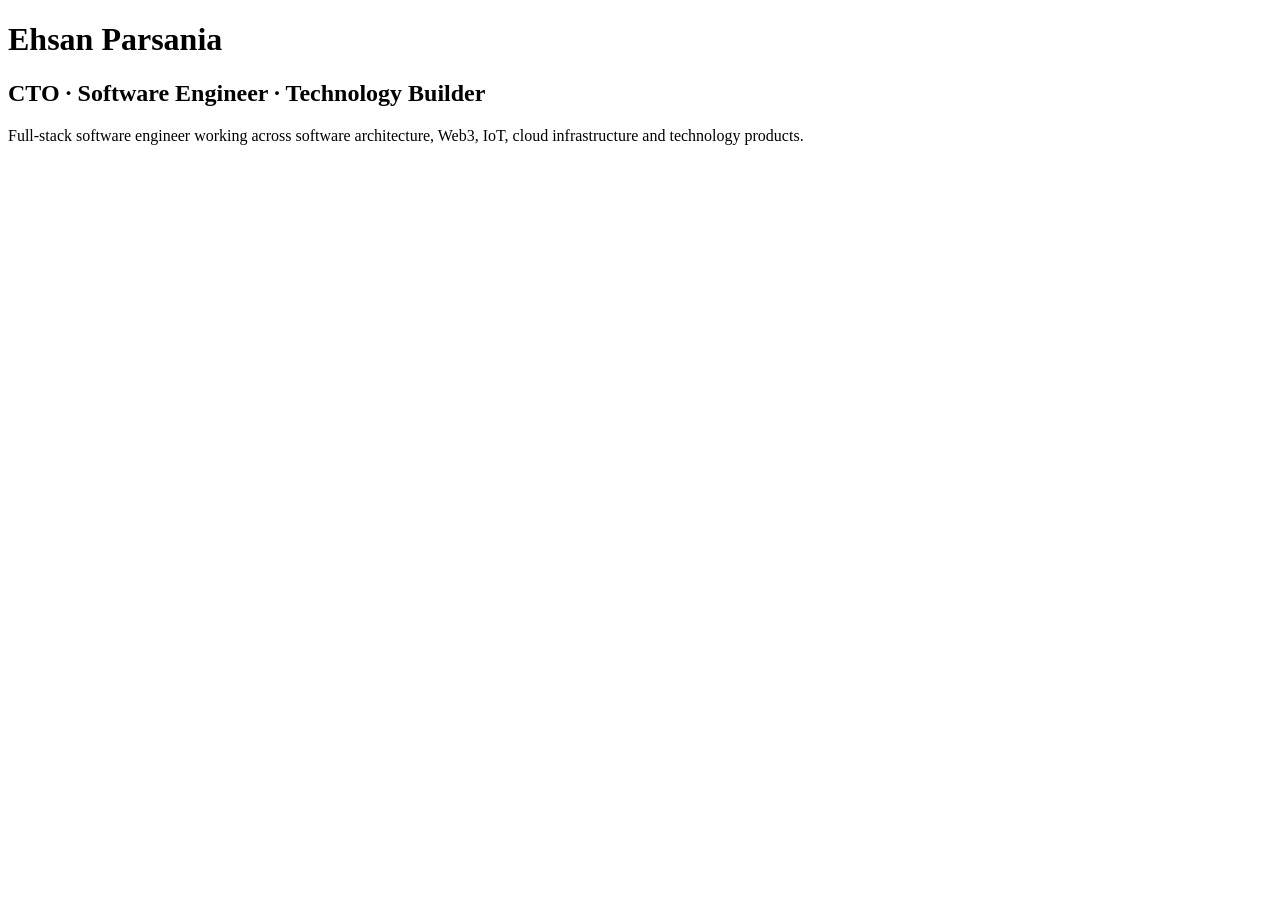
==== index.html @ 6de795d3 "Create index.html" ====
<!DOCTYPE html>
<html lang="en">
<head>
    <meta charset="UTF-8">
    <meta name="viewport" content="width=device-width, initial-scale=1.0">

    <title>Ehsan Parsania — Software Engineer & CTO</title>

    <meta
        name="description"
        content="Ehsan Parsania — CTO, software engineer, full-stack developer, Web3 and IoT engineer."
    >
</head>

<body>
    <h1>Ehsan Parsania</h1>

    <h2>CTO · Software Engineer · Technology Builder</h2>

    <p>
        Full-stack software engineer working across software architecture,
        Web3, IoT, cloud infrastructure and technology products.
    </p>
</body>
</html>
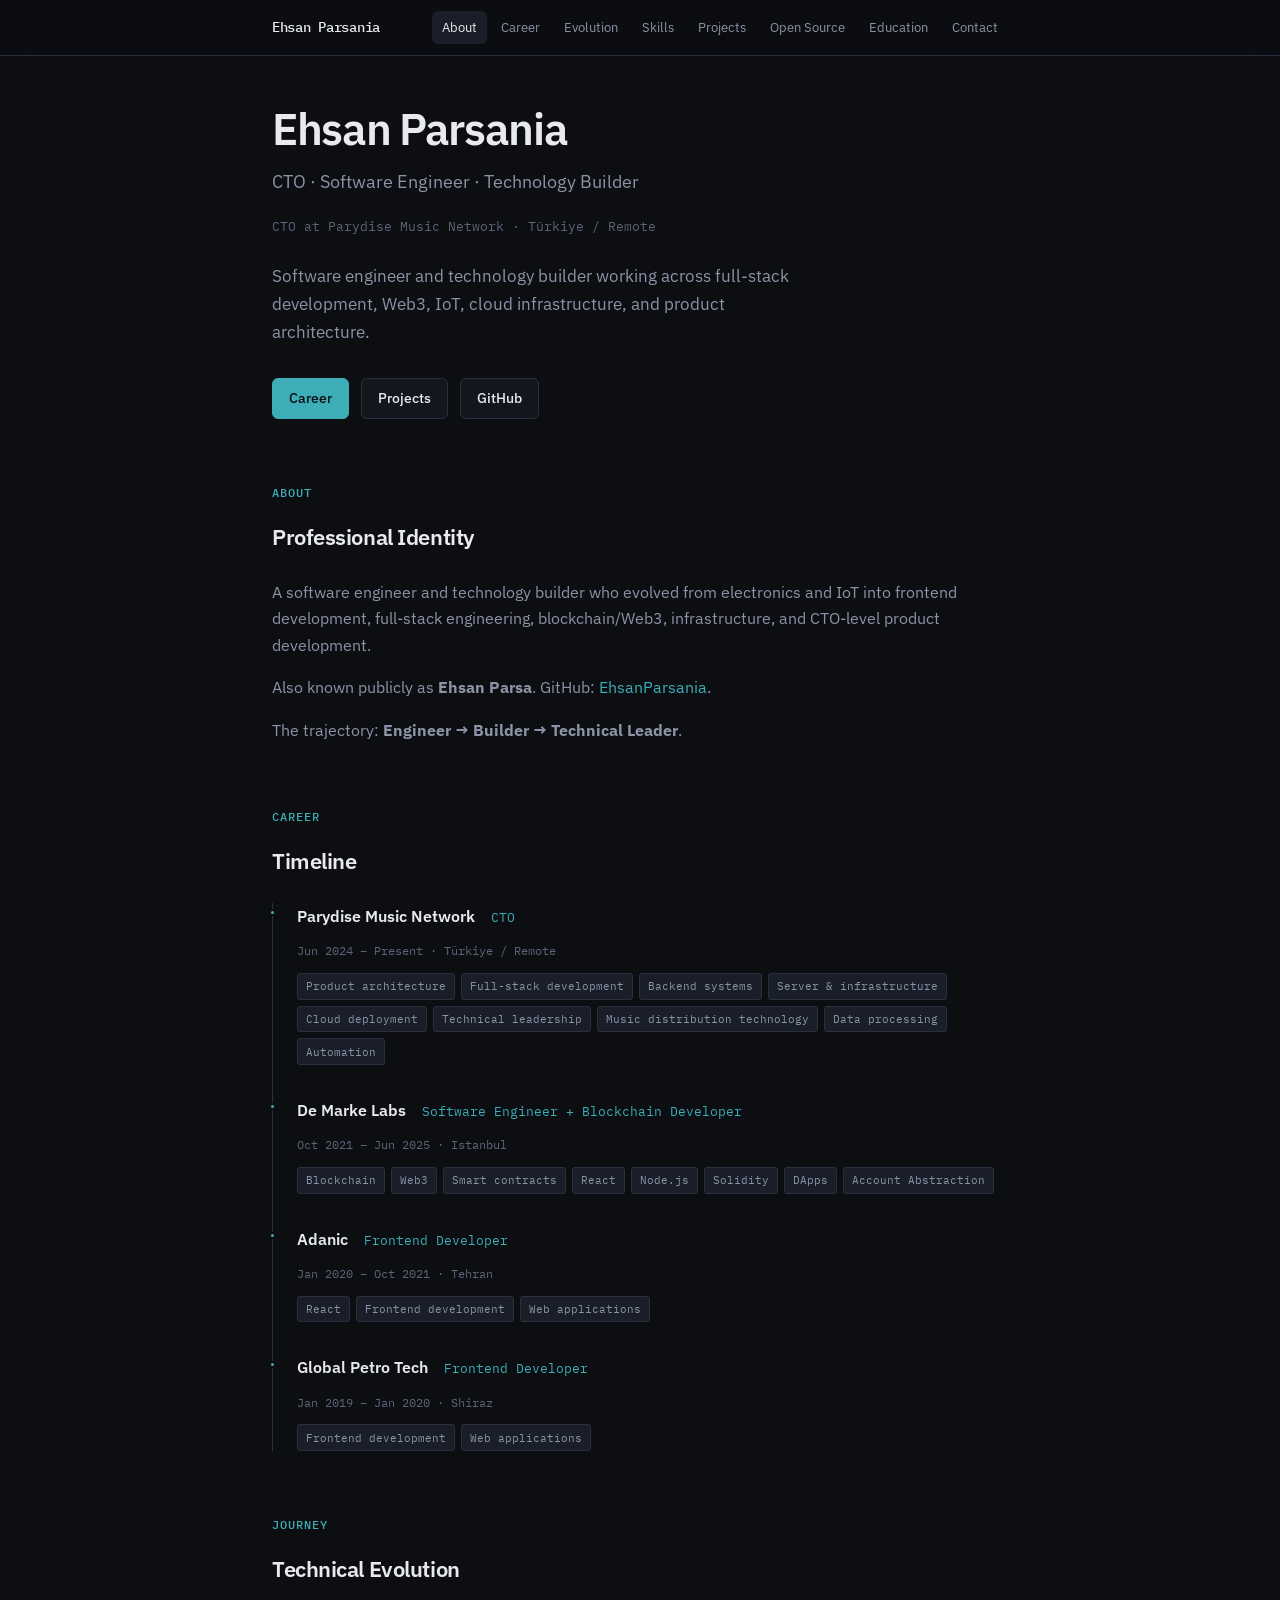
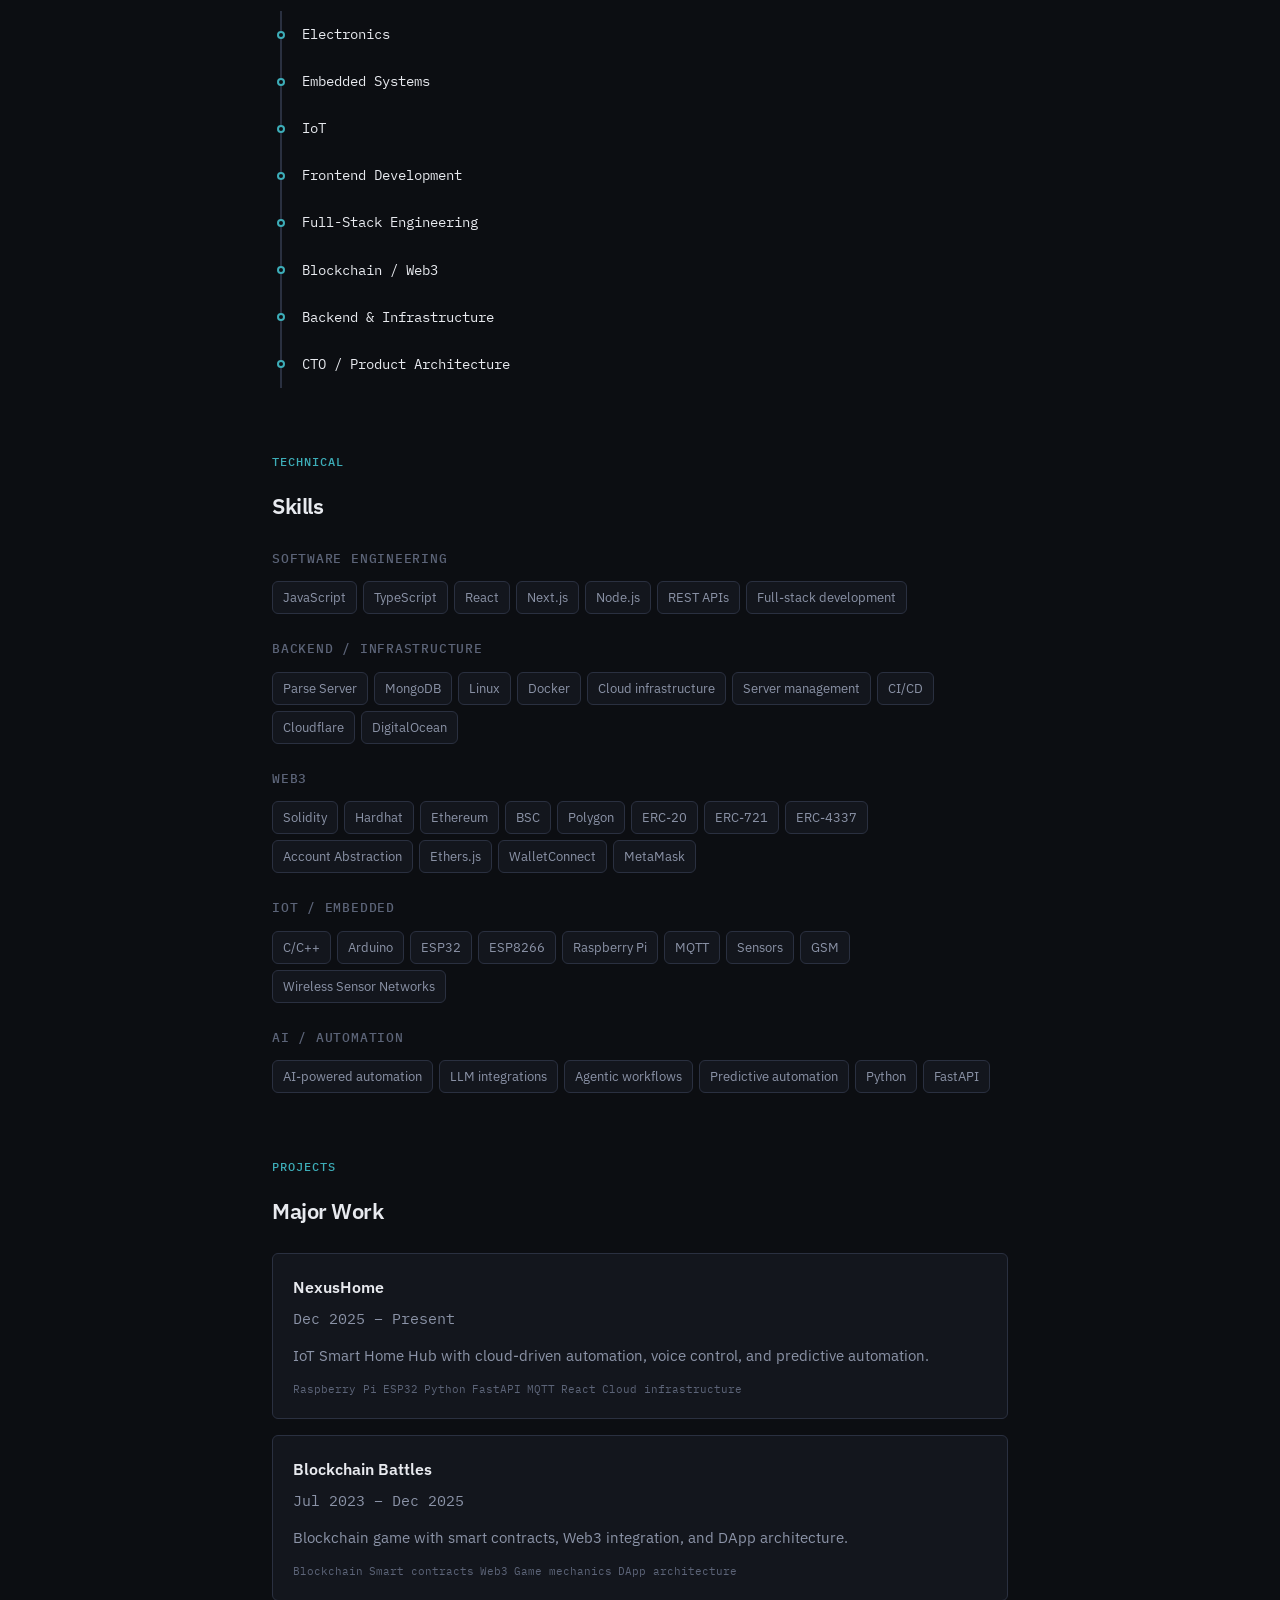
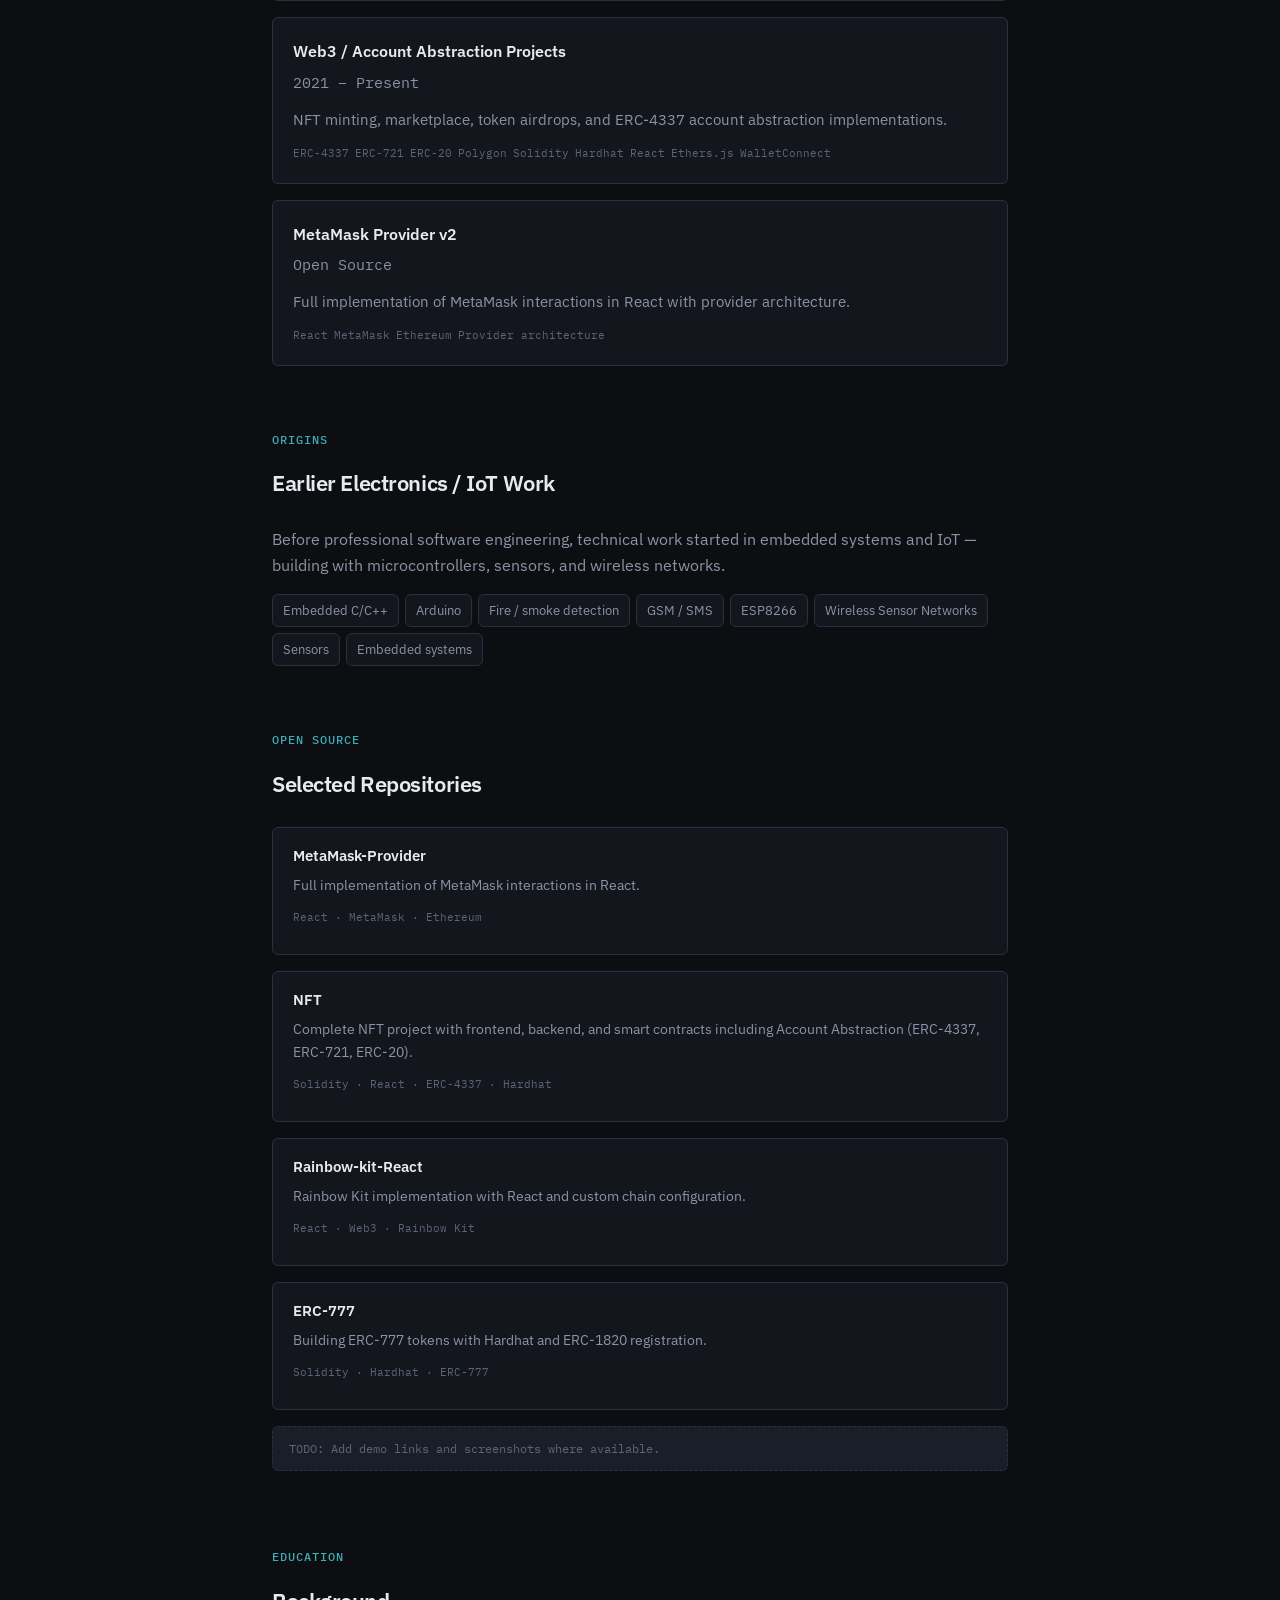
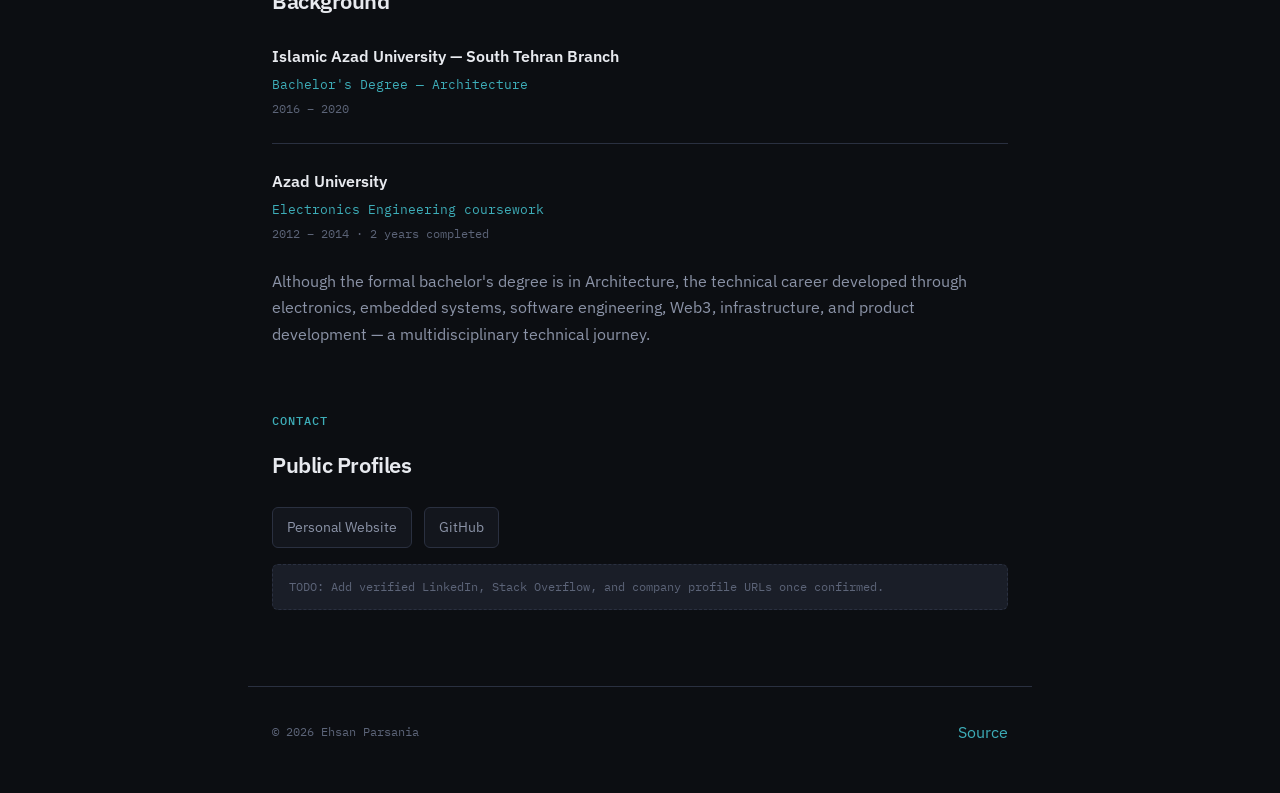
==== commit 6a934c29: "update information" ====
--- a/index.html
+++ b/index.html
@@ -4,22 +4,439 @@
     <meta charset="UTF-8">
     <meta name="viewport" content="width=device-width, initial-scale=1.0">
 
-    <title>Ehsan Parsania — Software Engineer & CTO</title>
-
-    <meta
-        name="description"
-        content="Ehsan Parsania — CTO, software engineer, full-stack developer, Web3 and IoT engineer."
-    >
+    <title>Ehsan Parsania — CTO · Software Engineer · Technology Builder</title>
+    <meta name="description" content="Ehsan Parsania (Ehsan Parsa) — CTO at Parydise Music Network. Software engineer and technology builder across full-stack development, Web3, IoT, cloud infrastructure, and product architecture.">
+    <meta name="author" content="Ehsan Parsania">
+    <link rel="canonical" href="https://ehsanparsania.github.io/">
+
+    <meta property="og:type" content="profile">
+    <meta property="og:url" content="https://ehsanparsania.github.io/">
+    <meta property="og:title" content="Ehsan Parsania — CTO · Software Engineer · Technology Builder">
+    <meta property="og:description" content="Software engineer and technology builder working across full-stack development, Web3, IoT, cloud infrastructure, and product architecture.">
+    <meta property="og:site_name" content="Ehsan Parsania">
+    <meta property="profile:first_name" content="Ehsan">
+    <meta property="profile:last_name" content="Parsania">
+
+    <meta name="twitter:card" content="summary">
+    <meta name="twitter:title" content="Ehsan Parsania — CTO · Software Engineer · Technology Builder">
+    <meta name="twitter:description" content="Software engineer and technology builder working across full-stack development, Web3, IoT, cloud infrastructure, and product architecture.">
+
+    <link rel="icon" href="/assets/favicon.svg" type="image/svg+xml">
+    <link rel="preconnect" href="https://fonts.googleapis.com">
+    <link rel="preconnect" href="https://fonts.gstatic.com" crossorigin>
+    <link href="https://fonts.googleapis.com/css2?family=IBM+Plex+Mono:wght@400;500&family=IBM+Plex+Sans:wght@400;500;600&display=swap" rel="stylesheet">
+    <link rel="stylesheet" href="/css/main.css">
+
+    <script type="application/ld+json">
+    {
+        "@context": "https://schema.org",
+        "@graph": [
+            {
+                "@type": "Person",
+                "@id": "https://ehsanparsania.github.io/#person",
+                "name": "Ehsan Parsania",
+                "alternateName": "Ehsan Parsa",
+                "jobTitle": "CTO",
+                "description": "Software engineer and technology builder working across full-stack development, Web3, IoT, cloud infrastructure, and product architecture.",
+                "url": "https://ehsanparsania.github.io/",
+                "worksFor": {
+                    "@type": "Organization",
+                    "name": "Parydise Music Network"
+                },
+                "knowsAbout": [
+                    "JavaScript",
+                    "TypeScript",
+                    "React",
+                    "Next.js",
+                    "Node.js",
+                    "Solidity",
+                    "Web3",
+                    "IoT",
+                    "Cloud Infrastructure",
+                    "Full-Stack Development",
+                    "Product Architecture"
+                ],
+                "sameAs": [
+                    "https://github.com/EhsanParsania"
+                ]
+            },
+            {
+                "@type": "ProfilePage",
+                "@id": "https://ehsanparsania.github.io/#profilepage",
+                "url": "https://ehsanparsania.github.io/",
+                "name": "Ehsan Parsania — Professional Profile",
+                "description": "Professional profile of Ehsan Parsania — CTO, software engineer, and technology builder.",
+                "mainEntity": {
+                    "@id": "https://ehsanparsania.github.io/#person"
+                }
+            }
+        ]
+    }
+    </script>
 </head>
-
 <body>
-    <h1>Ehsan Parsania</h1>
-
-    <h2>CTO · Software Engineer · Technology Builder</h2>
-
-    <p>
-        Full-stack software engineer working across software architecture,
-        Web3, IoT, cloud infrastructure and technology products.
-    </p>
+    <a href="#main" class="skip-link">Skip to content</a>
+
+    <header class="site-header">
+        <div class="header-inner">
+            <a href="/" class="logo">Ehsan Parsania</a>
+            <button class="nav-toggle" aria-expanded="false" aria-controls="site-nav" aria-label="Toggle navigation">Menu</button>
+            <nav class="site-nav" id="site-nav" aria-label="Primary">
+                <ul>
+                    <li><a href="#about">About</a></li>
+                    <li><a href="#career">Career</a></li>
+                    <li><a href="#evolution">Evolution</a></li>
+                    <li><a href="#technical">Skills</a></li>
+                    <li><a href="#projects">Projects</a></li>
+                    <li><a href="#open-source">Open Source</a></li>
+                    <li><a href="#education">Education</a></li>
+                    <li><a href="#contact">Contact</a></li>
+                </ul>
+            </nav>
+        </div>
+    </header>
+
+    <main id="main">
+        <section class="hero" id="hero" aria-labelledby="hero-title">
+            <h1 id="hero-title">Ehsan Parsania</h1>
+            <p class="hero-tagline">CTO · Software Engineer · Technology Builder</p>
+            <p class="hero-role">CTO at Parydise Music Network · Türkiye / Remote</p>
+            <p class="hero-intro">
+                Software engineer and technology builder working across full-stack development,
+                Web3, IoT, cloud infrastructure, and product architecture.
+            </p>
+            <div class="hero-links">
+                <a href="#career" class="btn btn-primary">Career</a>
+                <a href="#projects" class="btn">Projects</a>
+                <a href="https://github.com/EhsanParsania" class="btn" rel="me noopener noreferrer" target="_blank">GitHub</a>
+            </div>
+        </section>
+
+        <section id="about" aria-labelledby="about-title">
+            <p class="section-label">About</p>
+            <h2 class="section-title" id="about-title">Professional Identity</h2>
+            <div class="prose">
+                <p>
+                    A software engineer and technology builder who evolved from electronics and IoT
+                    into frontend development, full-stack engineering, blockchain/Web3, infrastructure,
+                    and CTO-level product development.
+                </p>
+                <p>
+                    Also known publicly as <strong>Ehsan Parsa</strong>. GitHub:
+                    <a href="https://github.com/EhsanParsania" rel="me noopener noreferrer" target="_blank">EhsanParsania</a>.
+                </p>
+                <p>
+                    The trajectory: <strong>Engineer → Builder → Technical Leader</strong>.
+                </p>
+            </div>
+        </section>
+
+        <section id="career" aria-labelledby="career-title">
+            <p class="section-label">Career</p>
+            <h2 class="section-title" id="career-title">Timeline</h2>
+            <ol class="timeline">
+                <li class="timeline-item">
+                    <div class="timeline-header">
+                        <span class="timeline-company">Parydise Music Network</span>
+                        <span class="timeline-role">CTO</span>
+                    </div>
+                    <p class="timeline-meta">Jun 2024 – Present · Türkiye / Remote</p>
+                    <ul class="timeline-tags">
+                        <li>Product architecture</li>
+                        <li>Full-stack development</li>
+                        <li>Backend systems</li>
+                        <li>Server &amp; infrastructure</li>
+                        <li>Cloud deployment</li>
+                        <li>Technical leadership</li>
+                        <li>Music distribution technology</li>
+                        <li>Data processing</li>
+                        <li>Automation</li>
+                    </ul>
+                </li>
+                <li class="timeline-item">
+                    <div class="timeline-header">
+                        <span class="timeline-company">De Marke Labs</span>
+                        <span class="timeline-role">Software Engineer + Blockchain Developer</span>
+                    </div>
+                    <p class="timeline-meta">Oct 2021 – Jun 2025 · Istanbul</p>
+                    <ul class="timeline-tags">
+                        <li>Blockchain</li>
+                        <li>Web3</li>
+                        <li>Smart contracts</li>
+                        <li>React</li>
+                        <li>Node.js</li>
+                        <li>Solidity</li>
+                        <li>DApps</li>
+                        <li>Account Abstraction</li>
+                    </ul>
+                </li>
+                <li class="timeline-item">
+                    <div class="timeline-header">
+                        <span class="timeline-company">Adanic</span>
+                        <span class="timeline-role">Frontend Developer</span>
+                    </div>
+                    <p class="timeline-meta">Jan 2020 – Oct 2021 · Tehran</p>
+                    <ul class="timeline-tags">
+                        <li>React</li>
+                        <li>Frontend development</li>
+                        <li>Web applications</li>
+                    </ul>
+                </li>
+                <li class="timeline-item">
+                    <div class="timeline-header">
+                        <span class="timeline-company">Global Petro Tech</span>
+                        <span class="timeline-role">Frontend Developer</span>
+                    </div>
+                    <p class="timeline-meta">Jan 2019 – Jan 2020 · Shiraz</p>
+                    <ul class="timeline-tags">
+                        <li>Frontend development</li>
+                        <li>Web applications</li>
+                    </ul>
+                </li>
+            </ol>
+        </section>
+
+        <section id="evolution" aria-labelledby="evolution-title">
+            <p class="section-label">Journey</p>
+            <h2 class="section-title" id="evolution-title">Technical Evolution</h2>
+            <ol class="evolution">
+                <li class="evolution-step"><span>Electronics</span></li>
+                <li class="evolution-step"><span>Embedded Systems</span></li>
+                <li class="evolution-step"><span>IoT</span></li>
+                <li class="evolution-step"><span>Frontend Development</span></li>
+                <li class="evolution-step"><span>Full-Stack Engineering</span></li>
+                <li class="evolution-step"><span>Blockchain / Web3</span></li>
+                <li class="evolution-step"><span>Backend &amp; Infrastructure</span></li>
+                <li class="evolution-step"><span>CTO / Product Architecture</span></li>
+            </ol>
+        </section>
+
+        <section id="technical" aria-labelledby="technical-title">
+            <p class="section-label">Technical</p>
+            <h2 class="section-title" id="technical-title">Skills</h2>
+            <div class="skill-groups">
+                <div class="skill-group">
+                    <h3>Software Engineering</h3>
+                    <ul class="skill-tags">
+                        <li>JavaScript</li>
+                        <li>TypeScript</li>
+                        <li>React</li>
+                        <li>Next.js</li>
+                        <li>Node.js</li>
+                        <li>REST APIs</li>
+                        <li>Full-stack development</li>
+                    </ul>
+                </div>
+                <div class="skill-group">
+                    <h3>Backend / Infrastructure</h3>
+                    <ul class="skill-tags">
+                        <li>Parse Server</li>
+                        <li>MongoDB</li>
+                        <li>Linux</li>
+                        <li>Docker</li>
+                        <li>Cloud infrastructure</li>
+                        <li>Server management</li>
+                        <li>CI/CD</li>
+                        <li>Cloudflare</li>
+                        <li>DigitalOcean</li>
+                    </ul>
+                </div>
+                <div class="skill-group">
+                    <h3>Web3</h3>
+                    <ul class="skill-tags">
+                        <li>Solidity</li>
+                        <li>Hardhat</li>
+                        <li>Ethereum</li>
+                        <li>BSC</li>
+                        <li>Polygon</li>
+                        <li>ERC-20</li>
+                        <li>ERC-721</li>
+                        <li>ERC-4337</li>
+                        <li>Account Abstraction</li>
+                        <li>Ethers.js</li>
+                        <li>WalletConnect</li>
+                        <li>MetaMask</li>
+                    </ul>
+                </div>
+                <div class="skill-group">
+                    <h3>IoT / Embedded</h3>
+                    <ul class="skill-tags">
+                        <li>C/C++</li>
+                        <li>Arduino</li>
+                        <li>ESP32</li>
+                        <li>ESP8266</li>
+                        <li>Raspberry Pi</li>
+                        <li>MQTT</li>
+                        <li>Sensors</li>
+                        <li>GSM</li>
+                        <li>Wireless Sensor Networks</li>
+                    </ul>
+                </div>
+                <div class="skill-group">
+                    <h3>AI / Automation</h3>
+                    <ul class="skill-tags">
+                        <li>AI-powered automation</li>
+                        <li>LLM integrations</li>
+                        <li>Agentic workflows</li>
+                        <li>Predictive automation</li>
+                        <li>Python</li>
+                        <li>FastAPI</li>
+                    </ul>
+                </div>
+            </div>
+        </section>
+
+        <section id="projects" aria-labelledby="projects-title">
+            <p class="section-label">Projects</p>
+            <h2 class="section-title" id="projects-title">Major Work</h2>
+            <div class="project-grid">
+                <article class="project-card">
+                    <h3><a href="/projects/nexushome.html">NexusHome</a></h3>
+                    <p class="project-period">Dec 2025 – Present</p>
+                    <p>IoT Smart Home Hub with cloud-driven automation, voice control, and predictive automation.</p>
+                    <ul class="project-tech">
+                        <li>Raspberry Pi</li>
+                        <li>ESP32</li>
+                        <li>Python</li>
+                        <li>FastAPI</li>
+                        <li>MQTT</li>
+                        <li>React</li>
+                        <li>Cloud infrastructure</li>
+                    </ul>
+                </article>
+                <article class="project-card">
+                    <h3>Blockchain Battles</h3>
+                    <p class="project-period">Jul 2023 – Dec 2025</p>
+                    <p>Blockchain game with smart contracts, Web3 integration, and DApp architecture.</p>
+                    <ul class="project-tech">
+                        <li>Blockchain</li>
+                        <li>Smart contracts</li>
+                        <li>Web3</li>
+                        <li>Game mechanics</li>
+                        <li>DApp architecture</li>
+                    </ul>
+                </article>
+                <article class="project-card">
+                    <h3>Web3 / Account Abstraction Projects</h3>
+                    <p class="project-period">2021 – Present</p>
+                    <p>NFT minting, marketplace, token airdrops, and ERC-4337 account abstraction implementations.</p>
+                    <ul class="project-tech">
+                        <li>ERC-4337</li>
+                        <li>ERC-721</li>
+                        <li>ERC-20</li>
+                        <li>Polygon</li>
+                        <li>Solidity</li>
+                        <li>Hardhat</li>
+                        <li>React</li>
+                        <li>Ethers.js</li>
+                        <li>WalletConnect</li>
+                    </ul>
+                </article>
+                <article class="project-card">
+                    <h3><a href="https://github.com/EhsanParsania/MetaMask-Provider" rel="noopener noreferrer" target="_blank">MetaMask Provider v2</a></h3>
+                    <p class="project-period">Open Source</p>
+                    <p>Full implementation of MetaMask interactions in React with provider architecture.</p>
+                    <ul class="project-tech">
+                        <li>React</li>
+                        <li>MetaMask</li>
+                        <li>Ethereum</li>
+                        <li>Provider architecture</li>
+                    </ul>
+                </article>
+            </div>
+        </section>
+
+        <section id="iot" aria-labelledby="iot-title">
+            <p class="section-label">Origins</p>
+            <h2 class="section-title" id="iot-title">Earlier Electronics / IoT Work</h2>
+            <div class="prose">
+                <p>
+                    Before professional software engineering, technical work started in embedded systems
+                    and IoT — building with microcontrollers, sensors, and wireless networks.
+                </p>
+            </div>
+            <ul class="skill-tags" style="margin-top: 1rem;">
+                <li>Embedded C/C++</li>
+                <li>Arduino</li>
+                <li>Fire / smoke detection</li>
+                <li>GSM / SMS</li>
+                <li>ESP8266</li>
+                <li>Wireless Sensor Networks</li>
+                <li>Sensors</li>
+                <li>Embedded systems</li>
+            </ul>
+        </section>
+
+        <section id="open-source" aria-labelledby="opensource-title">
+            <p class="section-label">Open Source</p>
+            <h2 class="section-title" id="opensource-title">Selected Repositories</h2>
+            <ul class="repo-list">
+                <li class="repo-item">
+                    <h3><a href="https://github.com/EhsanParsania/MetaMask-Provider" rel="noopener noreferrer" target="_blank">MetaMask-Provider</a></h3>
+                    <p class="repo-desc">Full implementation of MetaMask interactions in React.</p>
+                    <p class="repo-meta">React · MetaMask · Ethereum</p>
+                </li>
+                <li class="repo-item">
+                    <h3><a href="https://github.com/EhsanParsania/NFT" rel="noopener noreferrer" target="_blank">NFT</a></h3>
+                    <p class="repo-desc">Complete NFT project with frontend, backend, and smart contracts including Account Abstraction (ERC-4337, ERC-721, ERC-20).</p>
+                    <p class="repo-meta">Solidity · React · ERC-4337 · Hardhat</p>
+                </li>
+                <li class="repo-item">
+                    <h3><a href="https://github.com/EhsanParsania/Rainbow-kit-React" rel="noopener noreferrer" target="_blank">Rainbow-kit-React</a></h3>
+                    <p class="repo-desc">Rainbow Kit implementation with React and custom chain configuration.</p>
+                    <p class="repo-meta">React · Web3 · Rainbow Kit</p>
+                </li>
+                <li class="repo-item">
+                    <h3><a href="https://github.com/EhsanParsania/ERC-777" rel="noopener noreferrer" target="_blank">ERC-777</a></h3>
+                    <p class="repo-desc">Building ERC-777 tokens with Hardhat and ERC-1820 registration.</p>
+                    <p class="repo-meta">Solidity · Hardhat · ERC-777</p>
+                </li>
+            </ul>
+            <p class="todo-note">TODO: Add demo links and screenshots where available.</p>
+        </section>
+
+        <section id="education" aria-labelledby="education-title">
+            <p class="section-label">Education</p>
+            <h2 class="section-title" id="education-title">Background</h2>
+            <ul class="education-list">
+                <li class="education-item">
+                    <h3>Islamic Azad University — South Tehran Branch</h3>
+                    <p class="education-degree">Bachelor's Degree — Architecture</p>
+                    <p class="education-period">2016 – 2020</p>
+                </li>
+                <li class="education-item">
+                    <h3>Azad University</h3>
+                    <p class="education-degree">Electronics Engineering coursework</p>
+                    <p class="education-period">2012 – 2014 · 2 years completed</p>
+                </li>
+            </ul>
+            <div class="prose" style="margin-top: 1.5rem;">
+                <p>
+                    Although the formal bachelor's degree is in Architecture, the technical career developed
+                    through electronics, embedded systems, software engineering, Web3, infrastructure,
+                    and product development — a multidisciplinary technical journey.
+                </p>
+            </div>
+        </section>
+
+        <section id="contact" aria-labelledby="contact-title">
+            <p class="section-label">Contact</p>
+            <h2 class="section-title" id="contact-title">Public Profiles</h2>
+            <ul class="profile-links">
+                <li><a href="https://ehsanparsania.github.io/" rel="me">Personal Website</a></li>
+                <li><a href="https://github.com/EhsanParsania" rel="me noopener noreferrer" target="_blank">GitHub</a></li>
+            </ul>
+            <p class="todo-note">TODO: Add verified LinkedIn, Stack Overflow, and company profile URLs once confirmed.</p>
+        </section>
+    </main>
+
+    <footer class="site-footer">
+        <div class="footer-inner">
+            <p class="footer-copy">&copy; 2026 Ehsan Parsania</p>
+            <a href="https://github.com/EhsanParsania/EhsanParsania.github.io" rel="noopener noreferrer" target="_blank">Source</a>
+        </div>
+    </footer>
+
+    <script src="/js/main.js" defer></script>
 </body>
-</html>+</html>
--- a/css/main.css
+++ b/css/main.css
@@ -0,0 +1,710 @@
+:root {
+    --bg: #0c0e12;
+    --bg-elevated: #13161d;
+    --bg-subtle: #1a1e28;
+    --border: #2a3040;
+    --text: #e8eaef;
+    --text-muted: #8b93a7;
+    --text-dim: #5c6478;
+    --accent: #3dadb8;
+    --accent-dim: rgba(61, 173, 184, 0.12);
+    --font-sans: "IBM Plex Sans", system-ui, sans-serif;
+    --font-mono: "IBM Plex Mono", ui-monospace, monospace;
+    --max-width: 720px;
+    --nav-height: 3.5rem;
+    --radius: 6px;
+    --transition: 0.2s ease;
+}
+
+*,
+*::before,
+*::after {
+    box-sizing: border-box;
+}
+
+html {
+    scroll-behavior: smooth;
+    scroll-padding-top: calc(var(--nav-height) + 1rem);
+}
+
+body {
+    margin: 0;
+    font-family: var(--font-sans);
+    font-size: 1rem;
+    line-height: 1.65;
+    color: var(--text);
+    background: var(--bg);
+    -webkit-font-smoothing: antialiased;
+}
+
+a {
+    color: var(--accent);
+    text-decoration: none;
+    transition: opacity var(--transition);
+}
+
+a:hover {
+    opacity: 0.8;
+}
+
+img {
+    max-width: 100%;
+    height: auto;
+}
+
+.skip-link {
+    position: absolute;
+    top: -100%;
+    left: 1rem;
+    z-index: 200;
+    padding: 0.5rem 1rem;
+    background: var(--accent);
+    color: var(--bg);
+    border-radius: var(--radius);
+    font-weight: 500;
+}
+
+.skip-link:focus {
+    top: 1rem;
+}
+
+.site-header {
+    position: sticky;
+    top: 0;
+    z-index: 100;
+    height: var(--nav-height);
+    background: rgba(12, 14, 18, 0.85);
+    backdrop-filter: blur(12px);
+    border-bottom: 1px solid var(--border);
+}
+
+.header-inner {
+    display: flex;
+    align-items: center;
+    justify-content: space-between;
+    max-width: calc(var(--max-width) + 4rem);
+    height: 100%;
+    margin: 0 auto;
+    padding: 0 1.5rem;
+}
+
+.logo {
+    font-family: var(--font-mono);
+    font-size: 0.875rem;
+    font-weight: 500;
+    color: var(--text);
+    letter-spacing: -0.02em;
+}
+
+.logo:hover {
+    opacity: 1;
+    color: var(--accent);
+}
+
+.nav-toggle {
+    display: none;
+    background: none;
+    border: 1px solid var(--border);
+    border-radius: var(--radius);
+    color: var(--text);
+    padding: 0.375rem 0.625rem;
+    cursor: pointer;
+    font-family: var(--font-mono);
+    font-size: 0.75rem;
+}
+
+.site-nav ul {
+    display: flex;
+    gap: 0.25rem;
+    margin: 0;
+    padding: 0;
+    list-style: none;
+}
+
+.site-nav a {
+    display: block;
+    padding: 0.375rem 0.625rem;
+    font-size: 0.8125rem;
+    color: var(--text-muted);
+    border-radius: var(--radius);
+}
+
+.site-nav a:hover,
+.site-nav a.active {
+    color: var(--text);
+    background: var(--bg-subtle);
+    opacity: 1;
+}
+
+main {
+    max-width: calc(var(--max-width) + 4rem);
+    margin: 0 auto;
+    padding: 0 1.5rem 4rem;
+}
+
+section {
+    padding: 4rem 0 0;
+}
+
+section:first-of-type {
+    padding-top: 3rem;
+}
+
+.section-label {
+    font-family: var(--font-mono);
+    font-size: 0.75rem;
+    font-weight: 500;
+    letter-spacing: 0.08em;
+    text-transform: uppercase;
+    color: var(--accent);
+    margin: 0 0 1rem;
+}
+
+.section-title {
+    font-size: 1.375rem;
+    font-weight: 600;
+    letter-spacing: -0.02em;
+    margin: 0 0 1.5rem;
+    color: var(--text);
+}
+
+.hero {
+    padding-top: 2rem;
+}
+
+.hero h1 {
+    font-size: clamp(2rem, 5vw, 2.75rem);
+    font-weight: 600;
+    letter-spacing: -0.03em;
+    line-height: 1.15;
+    margin: 0 0 0.75rem;
+}
+
+.hero-tagline {
+    font-size: 1.125rem;
+    color: var(--text-muted);
+    margin: 0 0 1.25rem;
+    font-weight: 400;
+}
+
+.hero-role {
+    font-family: var(--font-mono);
+    font-size: 0.8125rem;
+    color: var(--text-dim);
+    margin: 0 0 1.5rem;
+}
+
+.hero-intro {
+    font-size: 1.0625rem;
+    color: var(--text-muted);
+    margin: 0 0 2rem;
+    max-width: 540px;
+}
+
+.hero-links {
+    display: flex;
+    flex-wrap: wrap;
+    gap: 0.75rem;
+}
+
+.btn {
+    display: inline-flex;
+    align-items: center;
+    gap: 0.375rem;
+    padding: 0.5rem 1rem;
+    font-size: 0.875rem;
+    font-weight: 500;
+    border-radius: var(--radius);
+    border: 1px solid var(--border);
+    color: var(--text);
+    background: var(--bg-elevated);
+    transition: border-color var(--transition), background var(--transition);
+}
+
+.btn:hover {
+    opacity: 1;
+    border-color: var(--accent);
+    background: var(--accent-dim);
+}
+
+.btn-primary {
+    background: var(--accent);
+    border-color: var(--accent);
+    color: var(--bg);
+}
+
+.btn-primary:hover {
+    background: #4fc0cb;
+    border-color: #4fc0cb;
+}
+
+.prose {
+    color: var(--text-muted);
+}
+
+.prose p {
+    margin: 0 0 1rem;
+}
+
+.prose p:last-child {
+    margin-bottom: 0;
+}
+
+.timeline {
+    position: relative;
+    margin: 0;
+    padding: 0;
+    list-style: none;
+}
+
+.timeline-item {
+    position: relative;
+    padding: 0 0 2rem 1.5rem;
+    border-left: 1px solid var(--border);
+}
+
+.timeline-item:last-child {
+    padding-bottom: 0;
+}
+
+.timeline-item::before {
+    content: "";
+    position: absolute;
+    left: -4px;
+    top: 0.4rem;
+    width: 7px;
+    height: 7px;
+    border-radius: 50%;
+    background: var(--accent);
+    border: 2px solid var(--bg);
+}
+
+.timeline-header {
+    display: flex;
+    flex-wrap: wrap;
+    align-items: baseline;
+    gap: 0.5rem 1rem;
+    margin-bottom: 0.25rem;
+}
+
+.timeline-company {
+    font-weight: 600;
+    color: var(--text);
+    font-size: 1rem;
+}
+
+.timeline-role {
+    font-family: var(--font-mono);
+    font-size: 0.8125rem;
+    color: var(--accent);
+}
+
+.timeline-meta {
+    font-family: var(--font-mono);
+    font-size: 0.75rem;
+    color: var(--text-dim);
+    margin-bottom: 0.75rem;
+}
+
+.timeline-tags {
+    display: flex;
+    flex-wrap: wrap;
+    gap: 0.375rem;
+    margin: 0;
+    padding: 0;
+    list-style: none;
+}
+
+.timeline-tags li {
+    font-family: var(--font-mono);
+    font-size: 0.6875rem;
+    padding: 0.2rem 0.5rem;
+    background: var(--bg-subtle);
+    border: 1px solid var(--border);
+    border-radius: 3px;
+    color: var(--text-muted);
+}
+
+.evolution {
+    display: flex;
+    flex-direction: column;
+    gap: 0;
+    margin: 0;
+    padding: 0;
+    list-style: none;
+}
+
+.evolution-step {
+    display: flex;
+    align-items: center;
+    gap: 1rem;
+    padding: 0.75rem 0;
+    border-left: 2px solid var(--border);
+    padding-left: 1.25rem;
+    margin-left: 0.5rem;
+    position: relative;
+}
+
+.evolution-step::before {
+    content: "";
+    position: absolute;
+    left: -5px;
+    top: 50%;
+    transform: translateY(-50%);
+    width: 8px;
+    height: 8px;
+    background: var(--bg);
+    border: 2px solid var(--accent);
+    border-radius: 50%;
+}
+
+.evolution-step span {
+    font-family: var(--font-mono);
+    font-size: 0.875rem;
+    color: var(--text);
+}
+
+.evolution-arrow {
+    display: none;
+}
+
+.skill-groups {
+    display: flex;
+    flex-direction: column;
+    gap: 1.5rem;
+}
+
+.skill-group h3 {
+    font-size: 0.8125rem;
+    font-family: var(--font-mono);
+    font-weight: 500;
+    color: var(--text-dim);
+    text-transform: uppercase;
+    letter-spacing: 0.06em;
+    margin: 0 0 0.75rem;
+}
+
+.skill-tags {
+    display: flex;
+    flex-wrap: wrap;
+    gap: 0.375rem;
+    margin: 0;
+    padding: 0;
+    list-style: none;
+}
+
+.skill-tags li {
+    font-size: 0.8125rem;
+    padding: 0.3rem 0.625rem;
+    background: var(--bg-elevated);
+    border: 1px solid var(--border);
+    border-radius: var(--radius);
+    color: var(--text-muted);
+}
+
+.project-grid {
+    display: flex;
+    flex-direction: column;
+    gap: 1rem;
+}
+
+.project-card {
+    padding: 1.25rem;
+    background: var(--bg-elevated);
+    border: 1px solid var(--border);
+    border-radius: var(--radius);
+    transition: border-color var(--transition);
+}
+
+.project-card:hover {
+    border-color: var(--accent);
+}
+
+.project-card h3 {
+    font-size: 1rem;
+    font-weight: 600;
+    margin: 0 0 0.375rem;
+}
+
+.project-card h3 a {
+    color: var(--text);
+}
+
+.project-card h3 a:hover {
+    color: var(--accent);
+    opacity: 1;
+}
+
+.project-period {
+    font-family: var(--font-mono);
+    font-size: 0.75rem;
+    color: var(--text-dim);
+    margin: 0 0 0.75rem;
+}
+
+.project-card p {
+    font-size: 0.9375rem;
+    color: var(--text-muted);
+    margin: 0 0 0.75rem;
+}
+
+.project-tech {
+    display: flex;
+    flex-wrap: wrap;
+    gap: 0.375rem;
+    margin: 0;
+    padding: 0;
+    list-style: none;
+}
+
+.project-tech li {
+    font-family: var(--font-mono);
+    font-size: 0.6875rem;
+    color: var(--text-dim);
+}
+
+.repo-list {
+    display: flex;
+    flex-direction: column;
+    gap: 1rem;
+    margin: 0;
+    padding: 0;
+    list-style: none;
+}
+
+.repo-item {
+    padding: 1rem 1.25rem;
+    background: var(--bg-elevated);
+    border: 1px solid var(--border);
+    border-radius: var(--radius);
+}
+
+.repo-item h3 {
+    font-size: 0.9375rem;
+    font-weight: 600;
+    margin: 0 0 0.375rem;
+}
+
+.repo-item h3 a {
+    color: var(--text);
+}
+
+.repo-item h3 a:hover {
+    color: var(--accent);
+    opacity: 1;
+}
+
+.repo-desc {
+    font-size: 0.875rem;
+    color: var(--text-muted);
+    margin: 0 0 0.5rem;
+}
+
+.repo-meta {
+    font-family: var(--font-mono);
+    font-size: 0.6875rem;
+    color: var(--text-dim);
+}
+
+.education-list {
+    margin: 0;
+    padding: 0;
+    list-style: none;
+}
+
+.education-item {
+    padding: 0 0 1.5rem;
+    border-bottom: 1px solid var(--border);
+    margin-bottom: 1.5rem;
+}
+
+.education-item:last-child {
+    border-bottom: none;
+    margin-bottom: 0;
+    padding-bottom: 0;
+}
+
+.education-item h3 {
+    font-size: 1rem;
+    font-weight: 600;
+    margin: 0 0 0.25rem;
+}
+
+.education-degree {
+    font-family: var(--font-mono);
+    font-size: 0.8125rem;
+    color: var(--accent);
+    margin: 0 0 0.25rem;
+}
+
+.education-period {
+    font-family: var(--font-mono);
+    font-size: 0.75rem;
+    color: var(--text-dim);
+    margin: 0;
+}
+
+.profile-links {
+    display: flex;
+    flex-wrap: wrap;
+    gap: 0.75rem;
+    margin: 0;
+    padding: 0;
+    list-style: none;
+}
+
+.profile-links a {
+    display: inline-flex;
+    align-items: center;
+    padding: 0.5rem 0.875rem;
+    font-size: 0.875rem;
+    background: var(--bg-elevated);
+    border: 1px solid var(--border);
+    border-radius: var(--radius);
+    color: var(--text-muted);
+}
+
+.profile-links a:hover {
+    color: var(--text);
+    border-color: var(--accent);
+    opacity: 1;
+}
+
+.todo-note {
+    font-family: var(--font-mono);
+    font-size: 0.75rem;
+    color: var(--text-dim);
+    padding: 0.75rem 1rem;
+    background: var(--bg-subtle);
+    border: 1px dashed var(--border);
+    border-radius: var(--radius);
+    margin-top: 1rem;
+}
+
+.site-footer {
+    max-width: calc(var(--max-width) + 4rem);
+    margin: 0 auto;
+    padding: 2rem 1.5rem 3rem;
+    border-top: 1px solid var(--border);
+}
+
+.footer-inner {
+    display: flex;
+    flex-wrap: wrap;
+    justify-content: space-between;
+    align-items: center;
+    gap: 1rem;
+}
+
+.footer-copy {
+    font-family: var(--font-mono);
+    font-size: 0.75rem;
+    color: var(--text-dim);
+    margin: 0;
+}
+
+.back-link {
+    font-size: 0.875rem;
+    margin-bottom: 2rem;
+    display: inline-block;
+}
+
+.page-header {
+    padding-top: 2rem;
+    margin-bottom: 2rem;
+}
+
+.page-header h1 {
+    font-size: clamp(1.75rem, 4vw, 2.25rem);
+    font-weight: 600;
+    letter-spacing: -0.02em;
+    margin: 0 0 0.5rem;
+}
+
+.page-subtitle {
+    font-size: 1rem;
+    color: var(--text-muted);
+    margin: 0 0 0.5rem;
+}
+
+.page-meta {
+    font-family: var(--font-mono);
+    font-size: 0.8125rem;
+    color: var(--text-dim);
+    margin: 0;
+}
+
+.content-block {
+    margin-bottom: 2rem;
+}
+
+.content-block h2 {
+    font-size: 1.125rem;
+    font-weight: 600;
+    margin: 0 0 0.75rem;
+}
+
+.content-block p,
+.content-block ul {
+    color: var(--text-muted);
+    margin: 0 0 1rem;
+}
+
+.content-block ul {
+    padding-left: 1.25rem;
+}
+
+.content-block li {
+    margin-bottom: 0.375rem;
+}
+
+@media (max-width: 640px) {
+    .nav-toggle {
+        display: block;
+    }
+
+    .site-nav {
+        position: absolute;
+        top: var(--nav-height);
+        left: 0;
+        right: 0;
+        background: var(--bg-elevated);
+        border-bottom: 1px solid var(--border);
+        padding: 0.75rem 1.5rem 1rem;
+        display: none;
+    }
+
+    .site-nav.open {
+        display: block;
+    }
+
+    .site-nav ul {
+        flex-direction: column;
+        gap: 0.125rem;
+    }
+
+    .site-nav a {
+        padding: 0.5rem 0.625rem;
+    }
+
+    section {
+        padding-top: 3rem;
+    }
+
+    .timeline-header {
+        flex-direction: column;
+        gap: 0.25rem;
+    }
+}
+
+@media (prefers-reduced-motion: reduce) {
+    html {
+        scroll-behavior: auto;
+    }
+
+    *,
+    *::before,
+    *::after {
+        transition: none !important;
+    }
+}
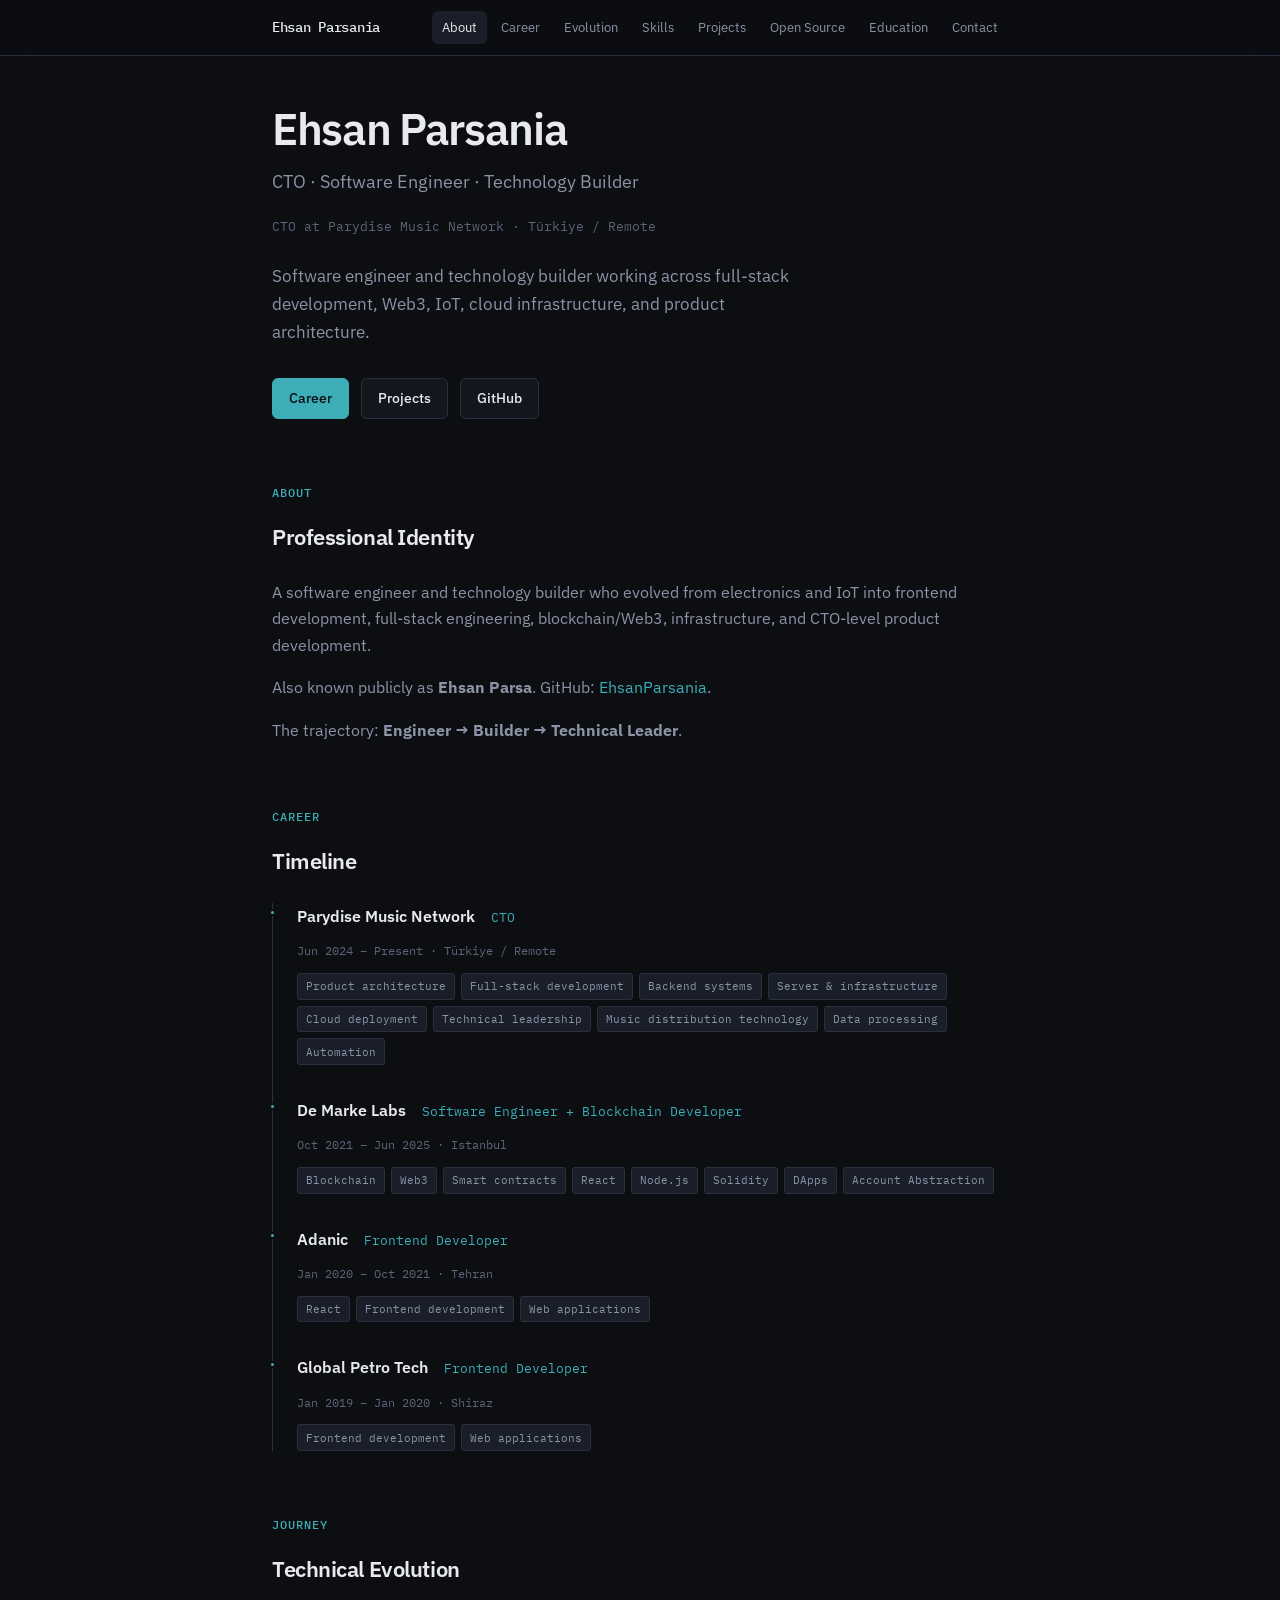
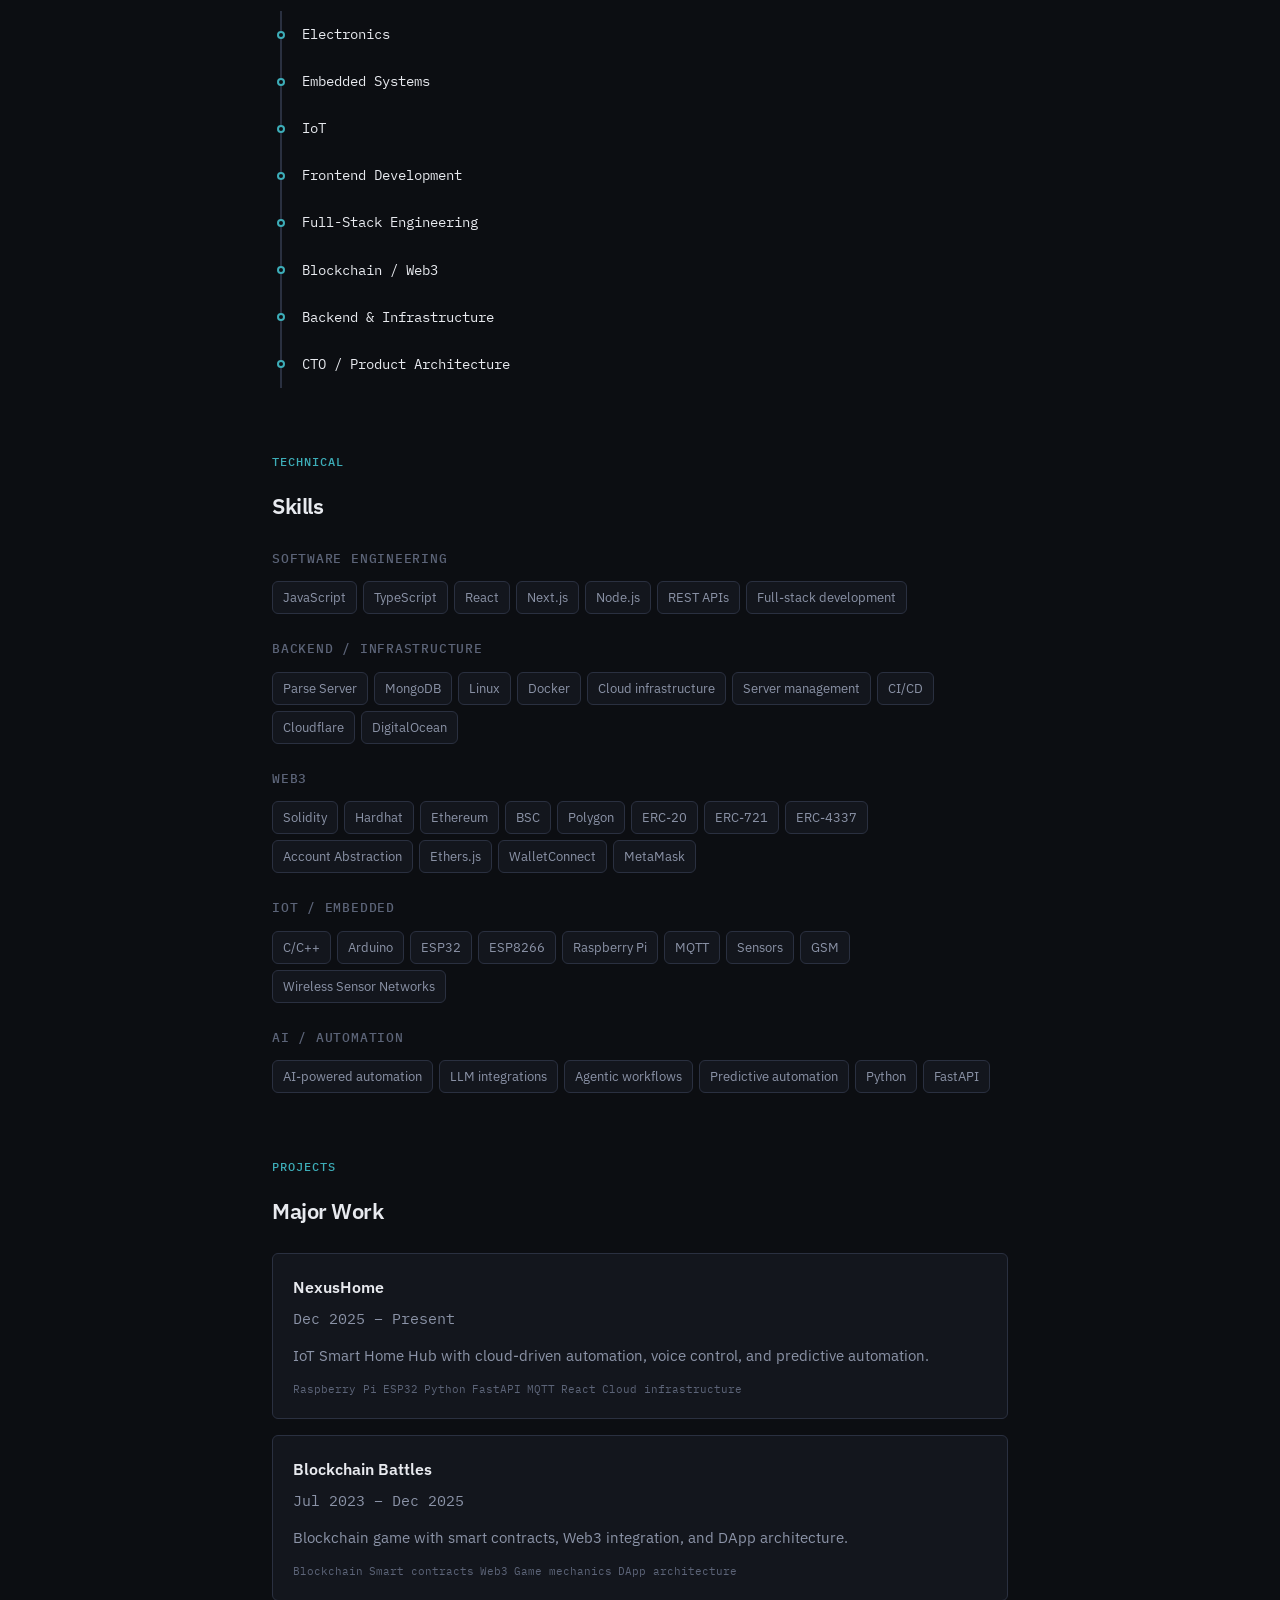
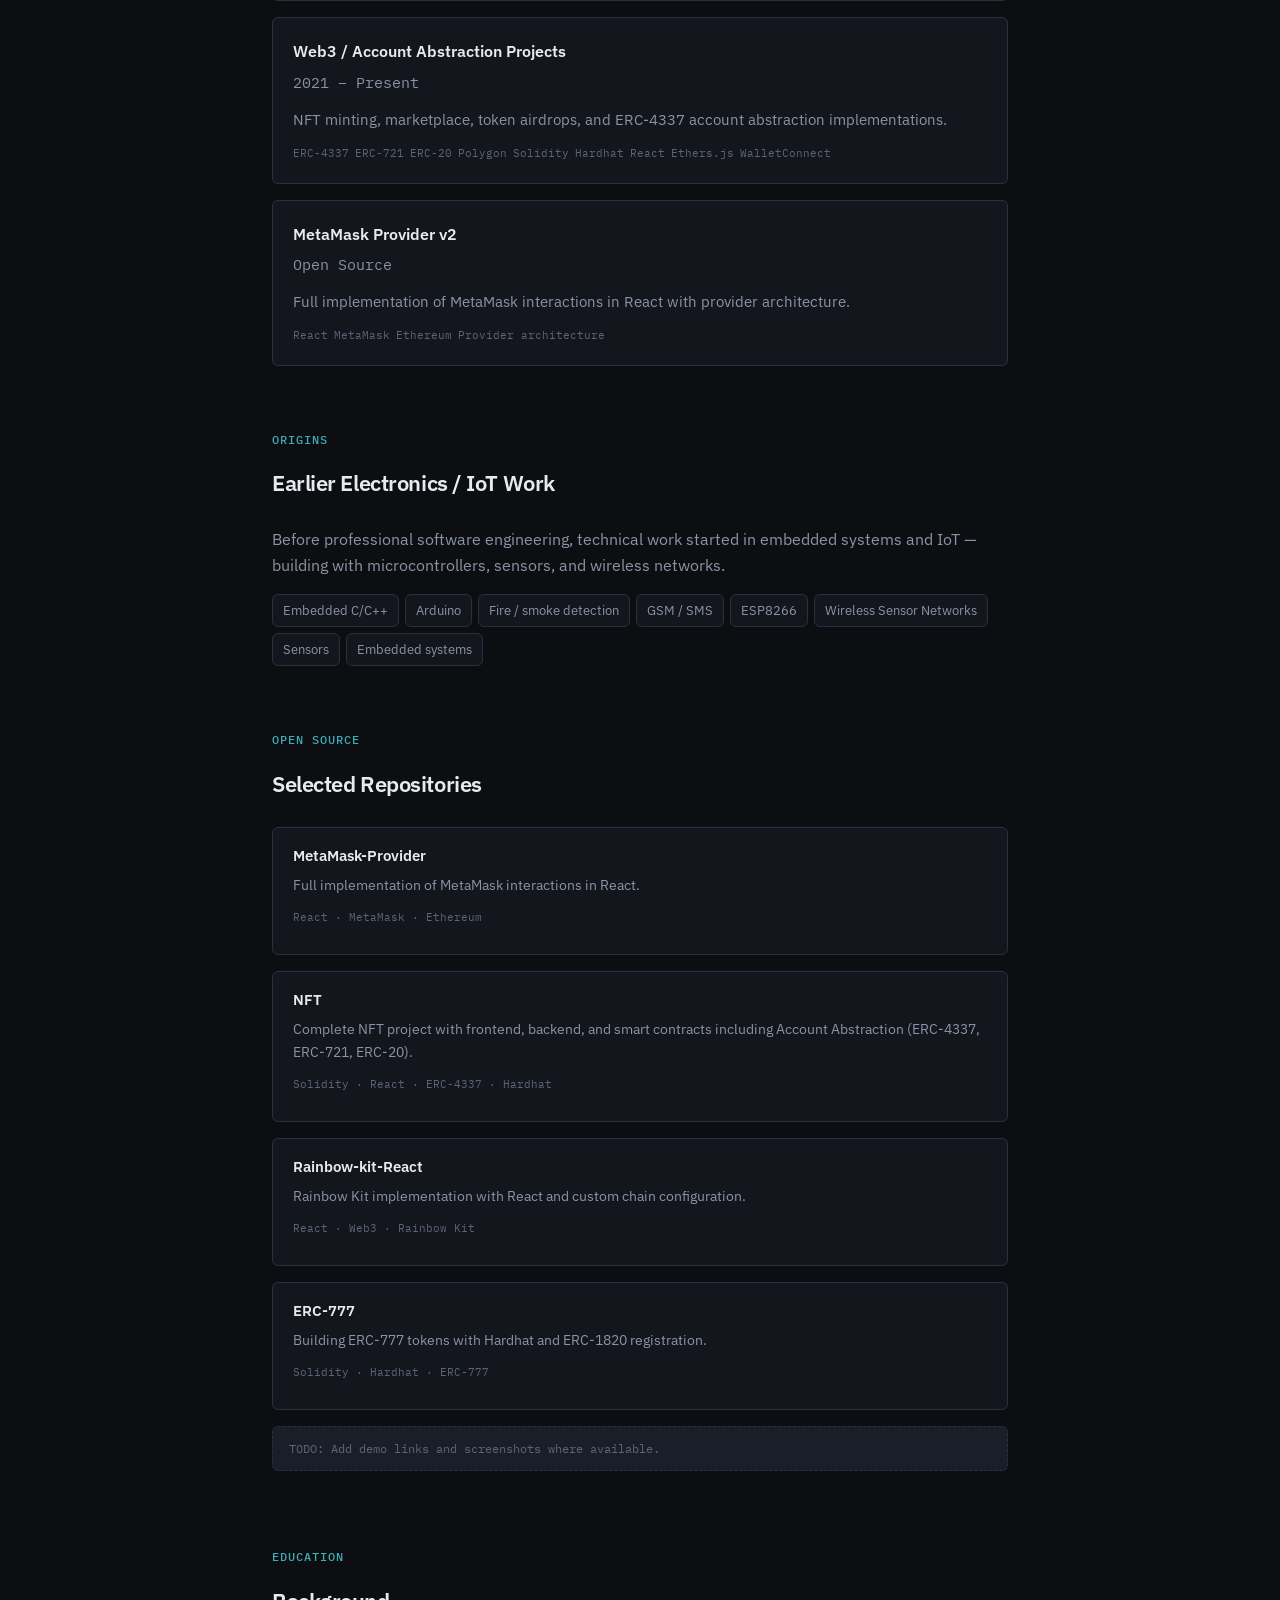
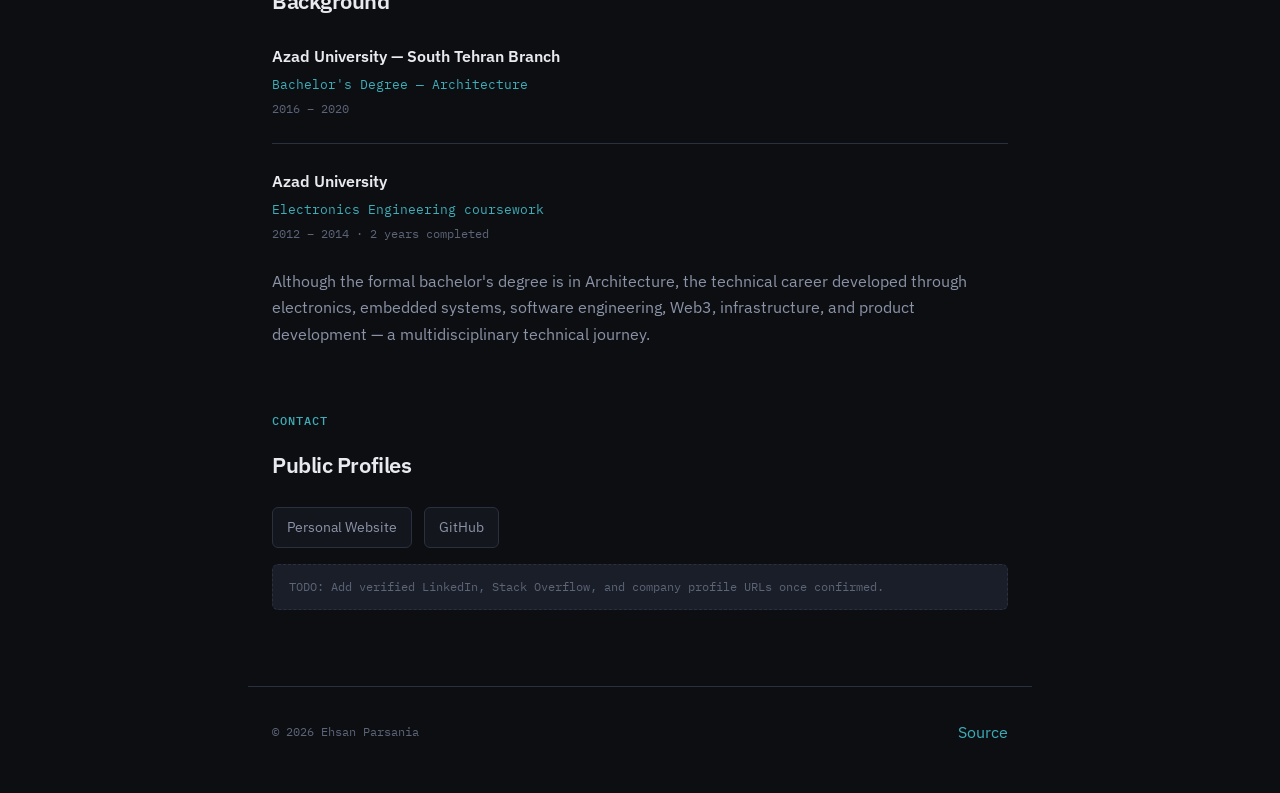
==== commit 307ba44c: "Update index.html" ====
--- a/index.html
+++ b/index.html
@@ -400,7 +400,7 @@
             <h2 class="section-title" id="education-title">Background</h2>
             <ul class="education-list">
                 <li class="education-item">
-                    <h3>Islamic Azad University — South Tehran Branch</h3>
+                    <h3>Azad University — South Tehran Branch</h3>
                     <p class="education-degree">Bachelor's Degree — Architecture</p>
                     <p class="education-period">2016 – 2020</p>
                 </li>
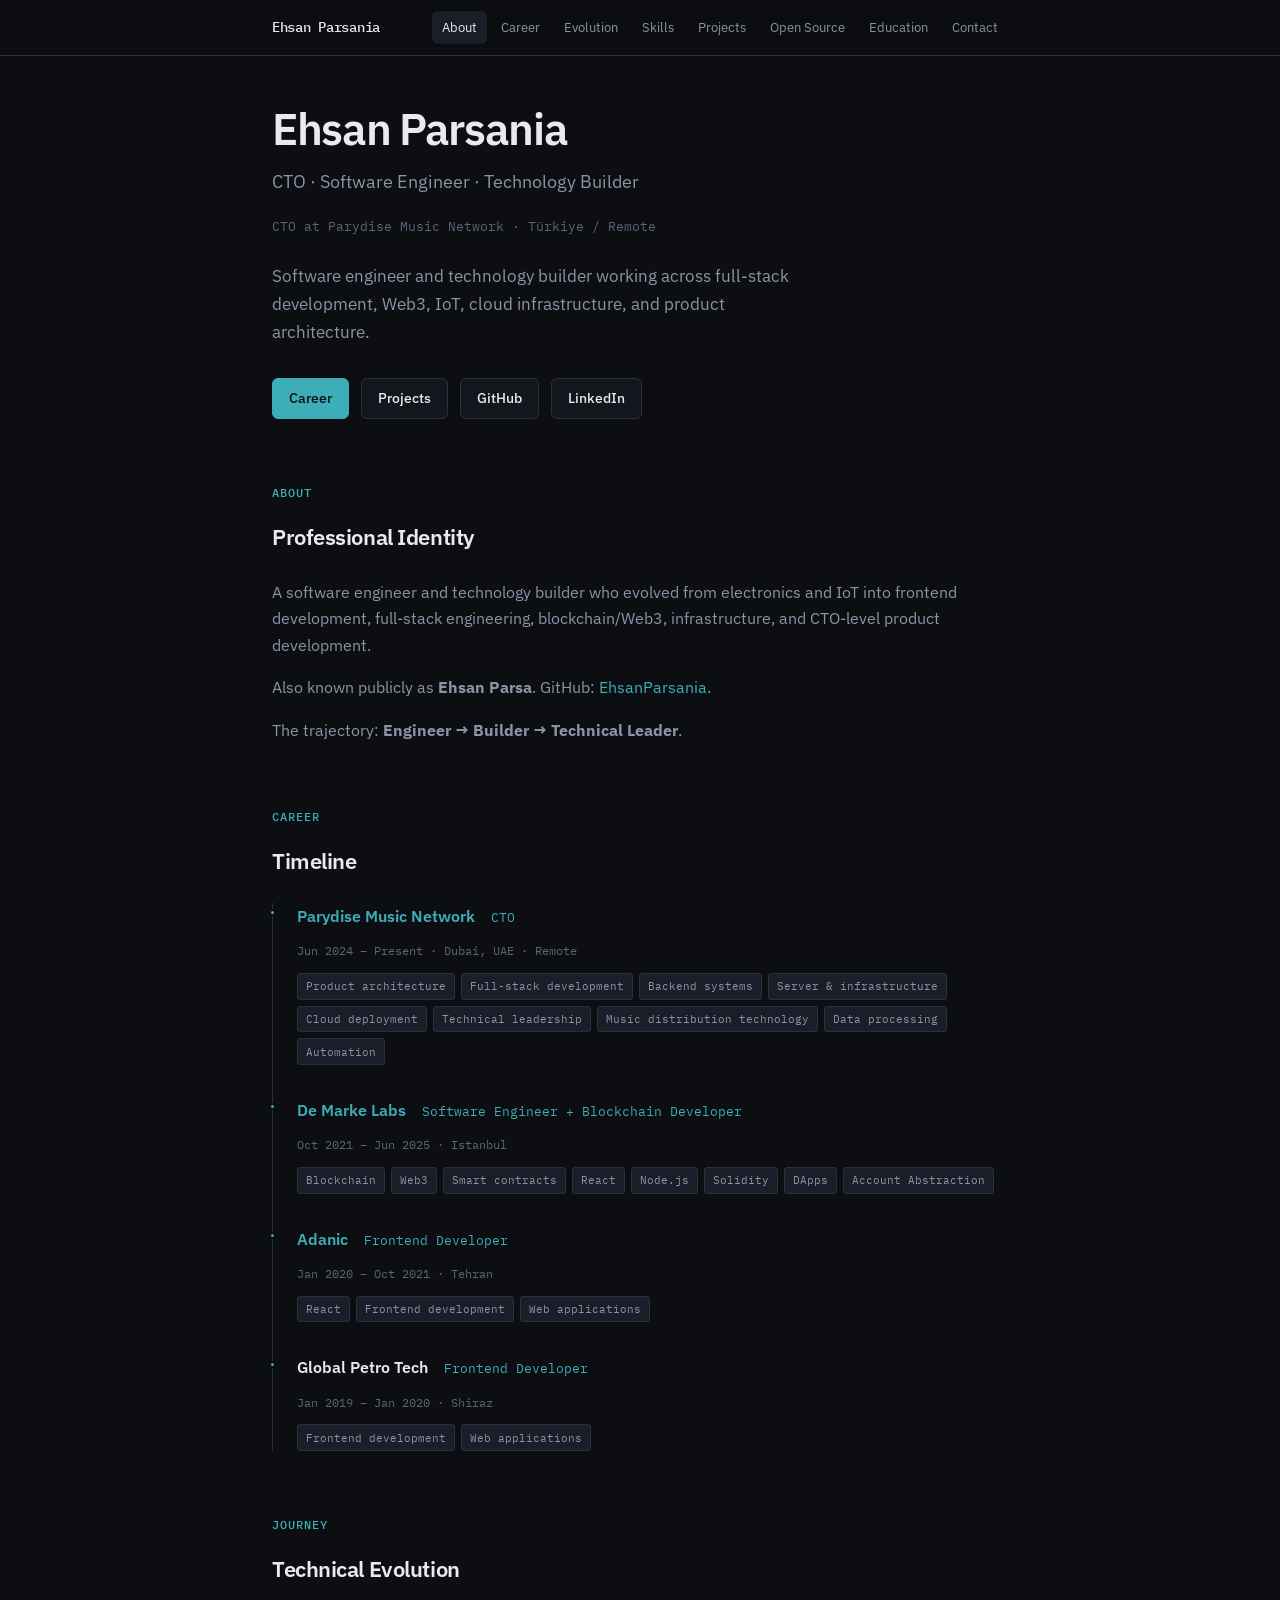
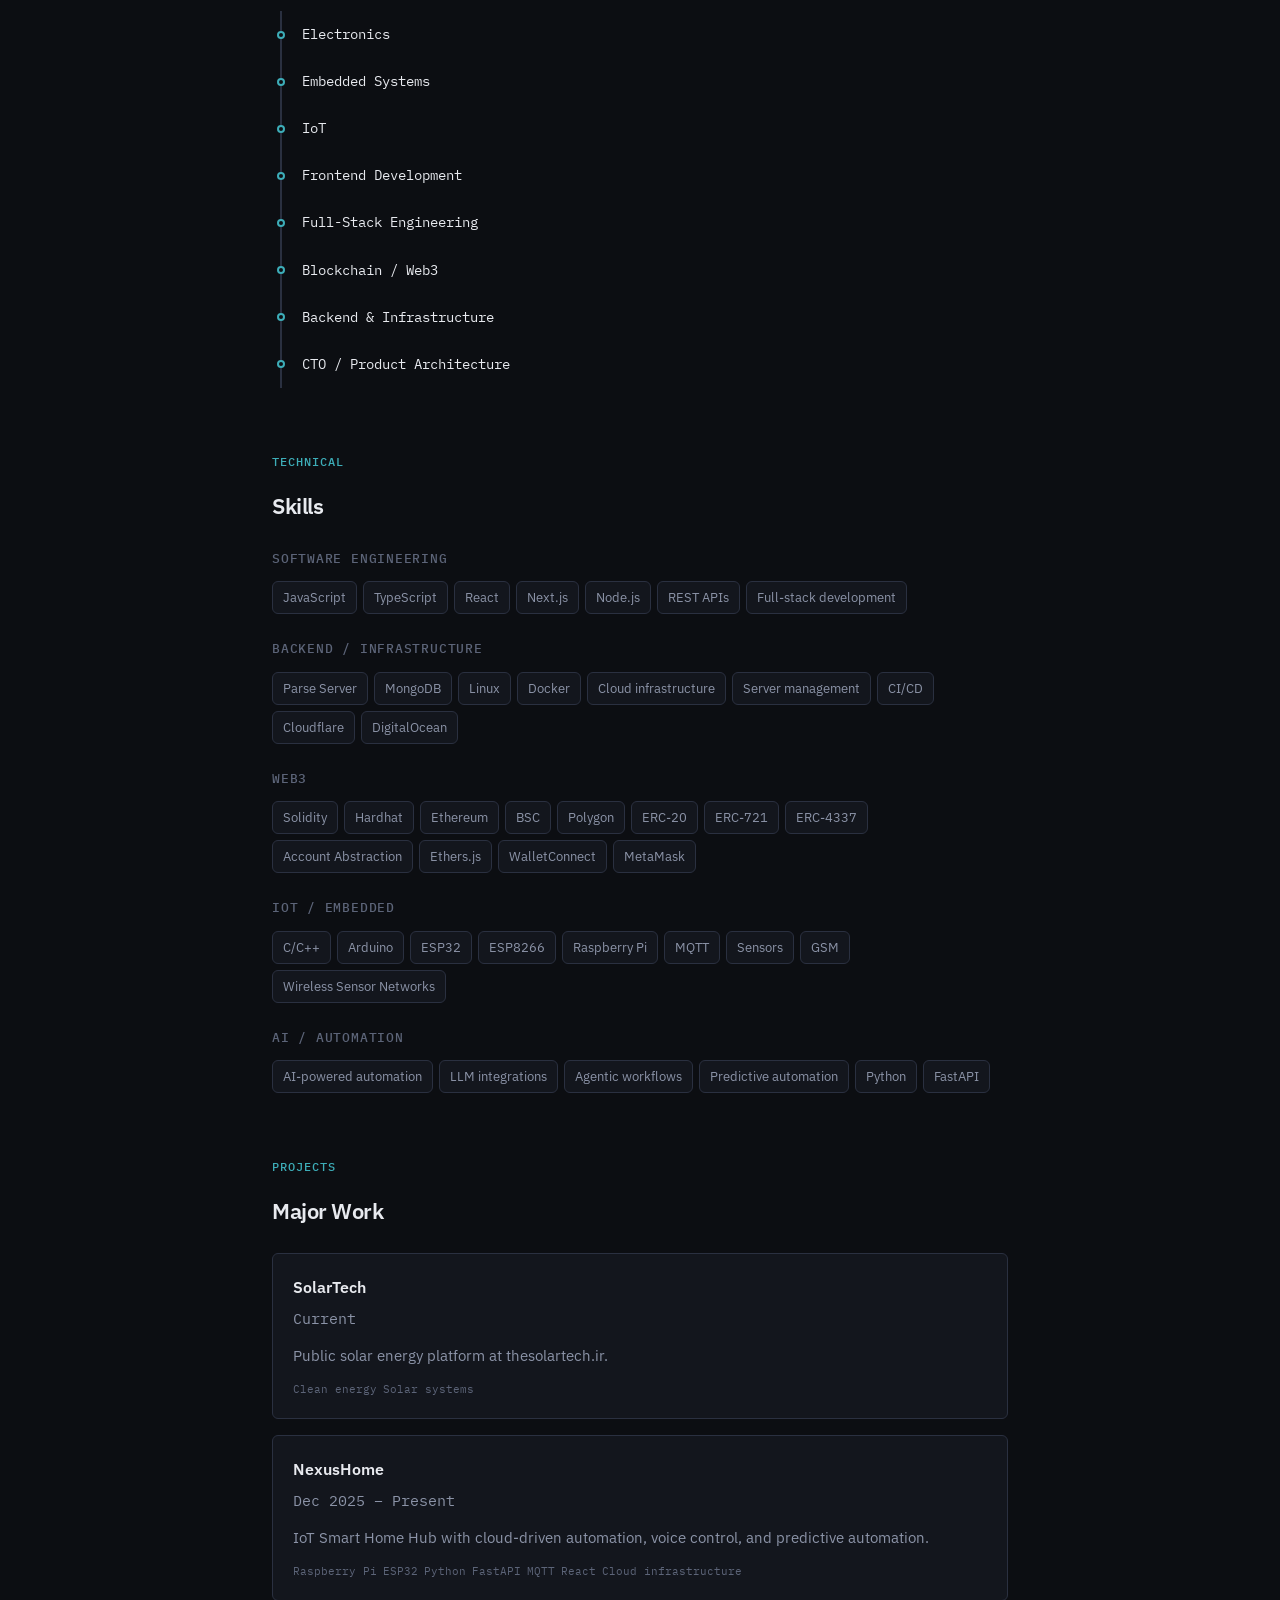
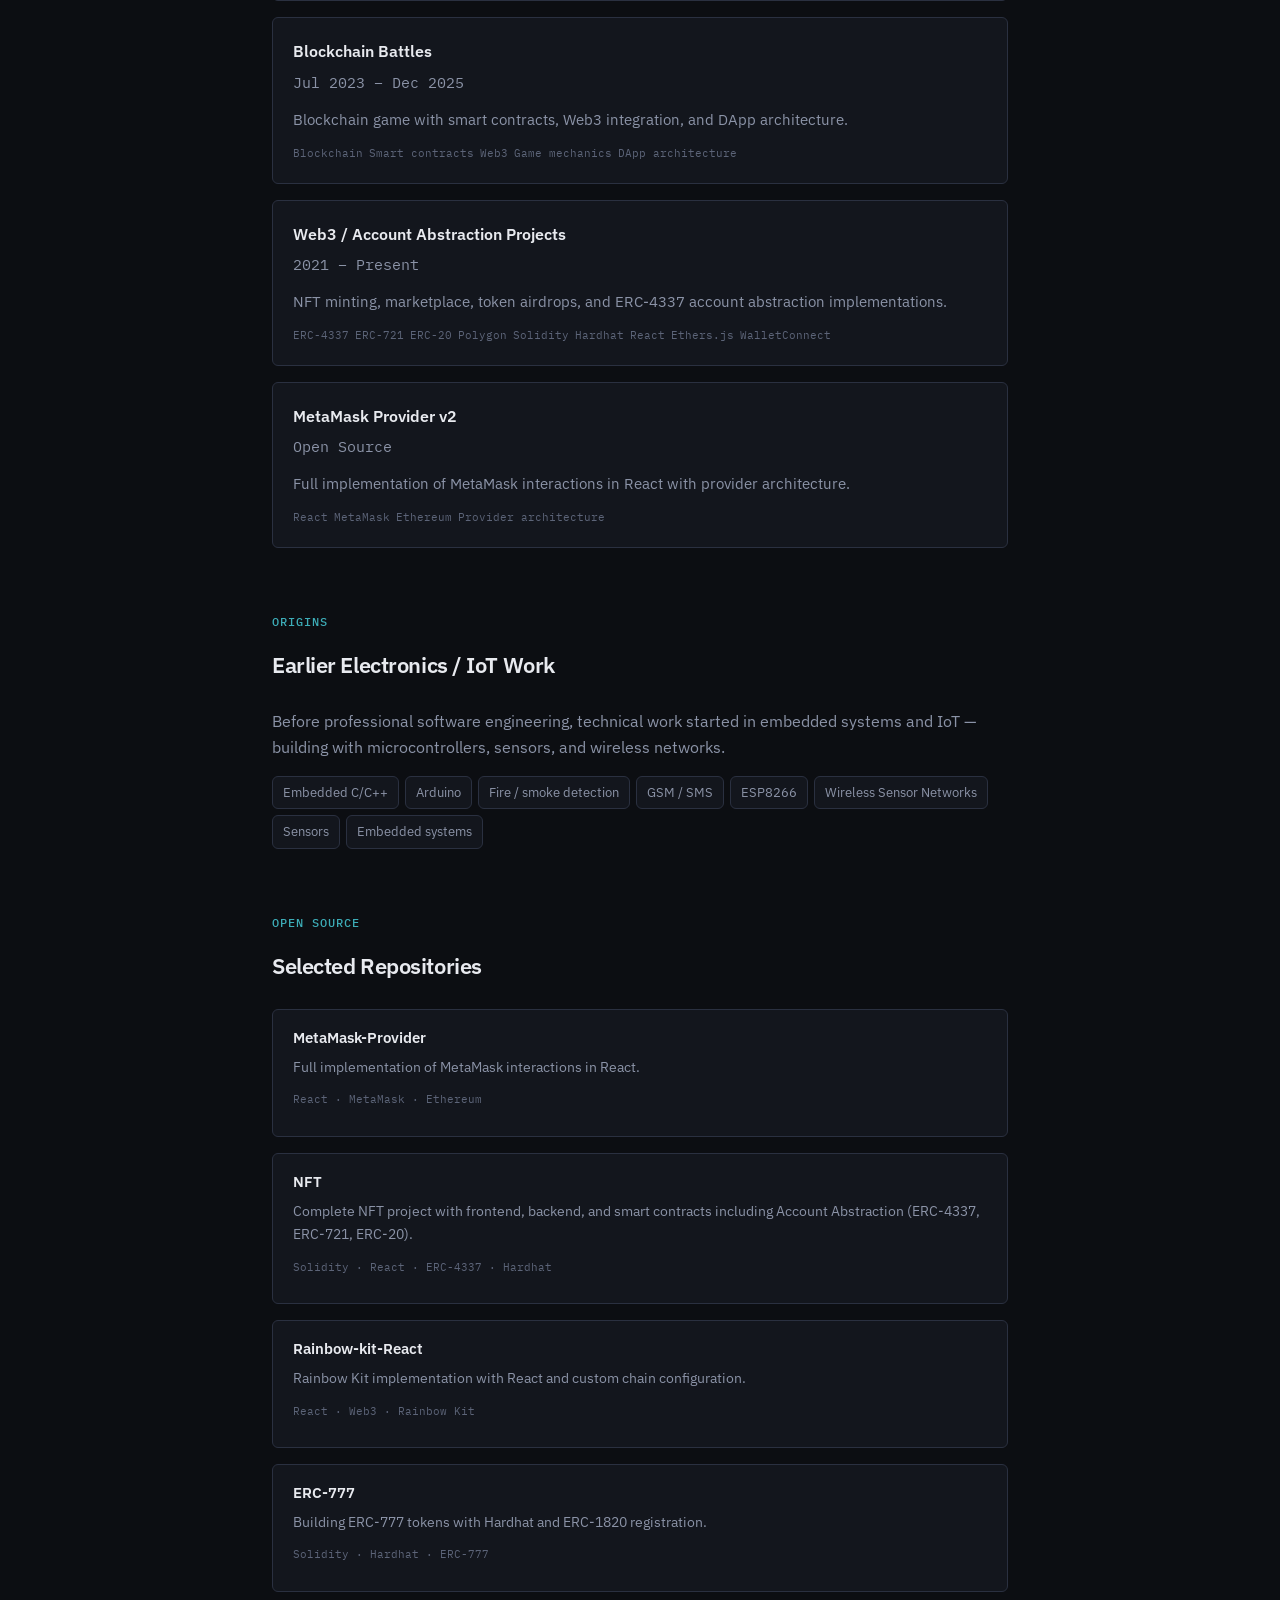
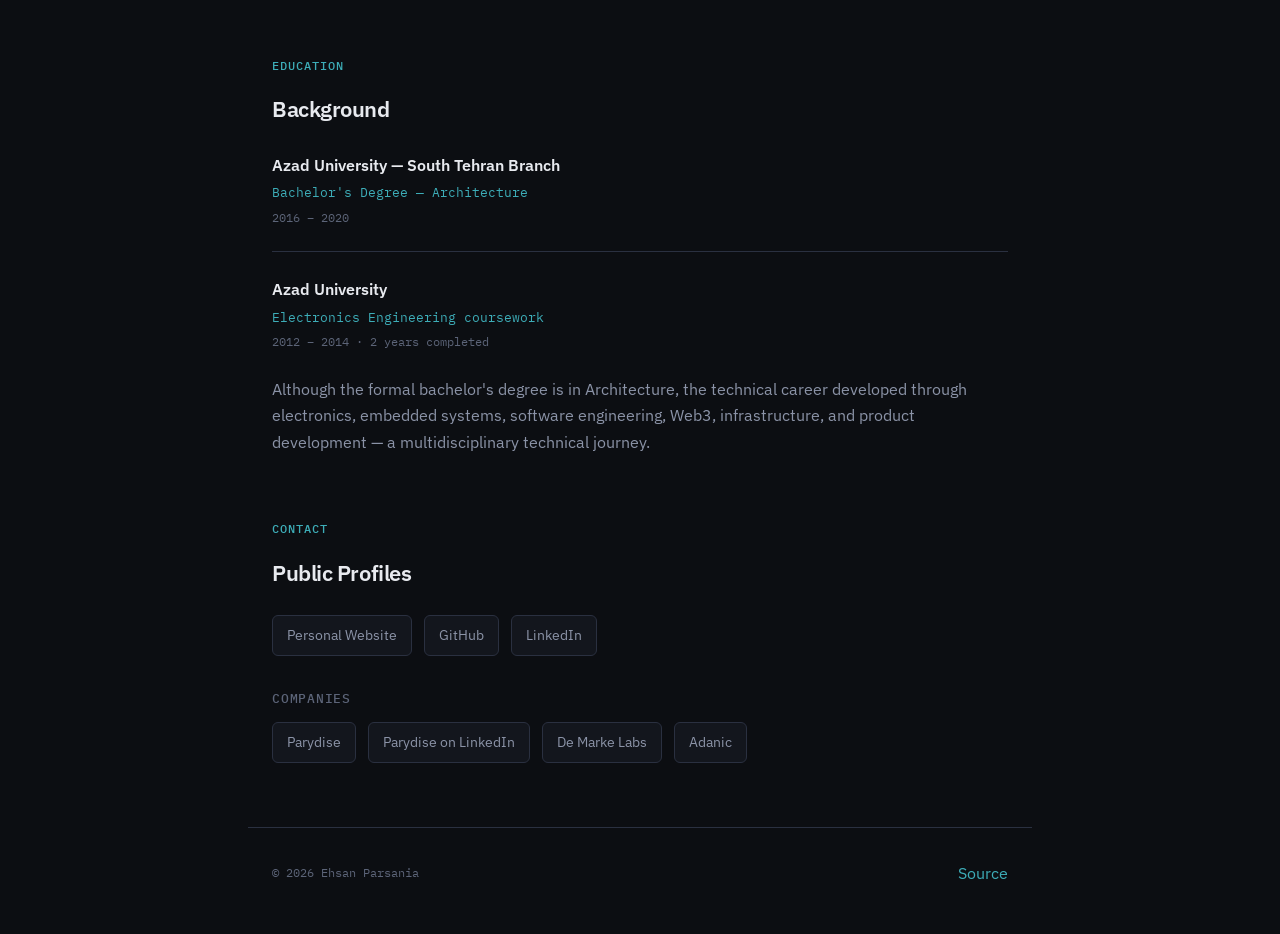
==== commit 17db471d: "update" ====
--- a/index.html
+++ b/index.html
@@ -41,7 +41,9 @@
                 "url": "https://ehsanparsania.github.io/",
                 "worksFor": {
                     "@type": "Organization",
-                    "name": "Parydise Music Network"
+                    "name": "Parydise Music Network",
+                    "url": "https://parydise.io",
+                    "sameAs": "https://www.linkedin.com/company/parydise-io"
                 },
                 "knowsAbout": [
                     "JavaScript",
@@ -57,7 +59,8 @@
                     "Product Architecture"
                 ],
                 "sameAs": [
-                    "https://github.com/EhsanParsania"
+                    "https://github.com/EhsanParsania",
+                    "https://www.linkedin.com/in/ehsan-parsa-1941b21bb/"
                 ]
             },
             {
@@ -109,6 +112,7 @@
                 <a href="#career" class="btn btn-primary">Career</a>
                 <a href="#projects" class="btn">Projects</a>
                 <a href="https://github.com/EhsanParsania" class="btn" rel="me noopener noreferrer" target="_blank">GitHub</a>
+                <a href="https://www.linkedin.com/in/ehsan-parsa-1941b21bb/" class="btn" rel="me noopener noreferrer" target="_blank">LinkedIn</a>
             </div>
         </section>
 
@@ -137,10 +141,10 @@
             <ol class="timeline">
                 <li class="timeline-item">
                     <div class="timeline-header">
-                        <span class="timeline-company">Parydise Music Network</span>
+                        <span class="timeline-company"><a href="https://parydise.io" rel="noopener noreferrer" target="_blank">Parydise Music Network</a></span>
                         <span class="timeline-role">CTO</span>
                     </div>
-                    <p class="timeline-meta">Jun 2024 – Present · Türkiye / Remote</p>
+                    <p class="timeline-meta">Jun 2024 – Present · Dubai, UAE · Remote</p>
                     <ul class="timeline-tags">
                         <li>Product architecture</li>
                         <li>Full-stack development</li>
@@ -155,7 +159,7 @@
                 </li>
                 <li class="timeline-item">
                     <div class="timeline-header">
-                        <span class="timeline-company">De Marke Labs</span>
+                        <span class="timeline-company"><a href="https://www.linkedin.com/company/de-marke-labs" rel="noopener noreferrer" target="_blank">De Marke Labs</a></span>
                         <span class="timeline-role">Software Engineer + Blockchain Developer</span>
                     </div>
                     <p class="timeline-meta">Oct 2021 – Jun 2025 · Istanbul</p>
@@ -172,7 +176,7 @@
                 </li>
                 <li class="timeline-item">
                     <div class="timeline-header">
-                        <span class="timeline-company">Adanic</span>
+                        <span class="timeline-company"><a href="https://www.linkedin.com/company/adanic" rel="noopener noreferrer" target="_blank">Adanic</a></span>
                         <span class="timeline-role">Frontend Developer</span>
                     </div>
                     <p class="timeline-meta">Jan 2020 – Oct 2021 · Tehran</p>
@@ -291,6 +295,16 @@
             <h2 class="section-title" id="projects-title">Major Work</h2>
             <div class="project-grid">
                 <article class="project-card">
+                    <h3><a href="https://thesolartech.ir/fa/" rel="noopener noreferrer" target="_blank">SolarTech</a></h3>
+                    <p class="project-period">Current</p>
+                    <p>Public solar energy platform at thesolartech.ir.</p>
+                    <ul class="project-tech">
+                        <li>Clean energy</li>
+                        <li>Solar systems</li>
+                    </ul>
+                    <!-- Confirm SolarTech role, dates, and technologies. -->
+                </article>
+                <article class="project-card">
                     <h3><a href="/projects/nexushome.html">NexusHome</a></h3>
                     <p class="project-period">Dec 2025 – Present</p>
                     <p>IoT Smart Home Hub with cloud-driven automation, voice control, and predictive automation.</p>
@@ -392,7 +406,7 @@
                     <p class="repo-meta">Solidity · Hardhat · ERC-777</p>
                 </li>
             </ul>
-            <p class="todo-note">TODO: Add demo links and screenshots where available.</p>
+            <!-- Add open-source demo links and screenshots where available. -->
         </section>
 
         <section id="education" aria-labelledby="education-title">
@@ -425,8 +439,16 @@
             <ul class="profile-links">
                 <li><a href="https://ehsanparsania.github.io/" rel="me">Personal Website</a></li>
                 <li><a href="https://github.com/EhsanParsania" rel="me noopener noreferrer" target="_blank">GitHub</a></li>
+                <li><a href="https://www.linkedin.com/in/ehsan-parsa-1941b21bb/" rel="me noopener noreferrer" target="_blank">LinkedIn</a></li>
             </ul>
-            <p class="todo-note">TODO: Add verified LinkedIn, Stack Overflow, and company profile URLs once confirmed.</p>
+            <h3 class="subsection-title">Companies</h3>
+            <ul class="profile-links">
+                <li><a href="https://parydise.io" rel="noopener noreferrer" target="_blank">Parydise</a></li>
+                <li><a href="https://www.linkedin.com/company/parydise-io" rel="noopener noreferrer" target="_blank">Parydise on LinkedIn</a></li>
+                <li><a href="https://www.linkedin.com/company/de-marke-labs" rel="noopener noreferrer" target="_blank">De Marke Labs</a></li>
+                <li><a href="https://www.linkedin.com/company/adanic" rel="noopener noreferrer" target="_blank">Adanic</a></li>
+            </ul>
+            <!-- Add Stack Overflow if a verified profile URL is available. -->
         </section>
     </main>
 
--- a/css/main.css
+++ b/css/main.css
@@ -374,6 +374,7 @@
     gap: 1.5rem;
 }
 
+.subsection-title,
 .skill-group h3 {
     font-size: 0.8125rem;
     font-family: var(--font-mono);
@@ -382,6 +383,10 @@
     text-transform: uppercase;
     letter-spacing: 0.06em;
     margin: 0 0 0.75rem;
+}
+
+.profile-links + .subsection-title {
+    margin-top: 2rem;
 }
 
 .skill-tags {
@@ -568,17 +573,6 @@
     color: var(--text);
     border-color: var(--accent);
     opacity: 1;
-}
-
-.todo-note {
-    font-family: var(--font-mono);
-    font-size: 0.75rem;
-    color: var(--text-dim);
-    padding: 0.75rem 1rem;
-    background: var(--bg-subtle);
-    border: 1px dashed var(--border);
-    border-radius: var(--radius);
-    margin-top: 1rem;
 }
 
 .site-footer {
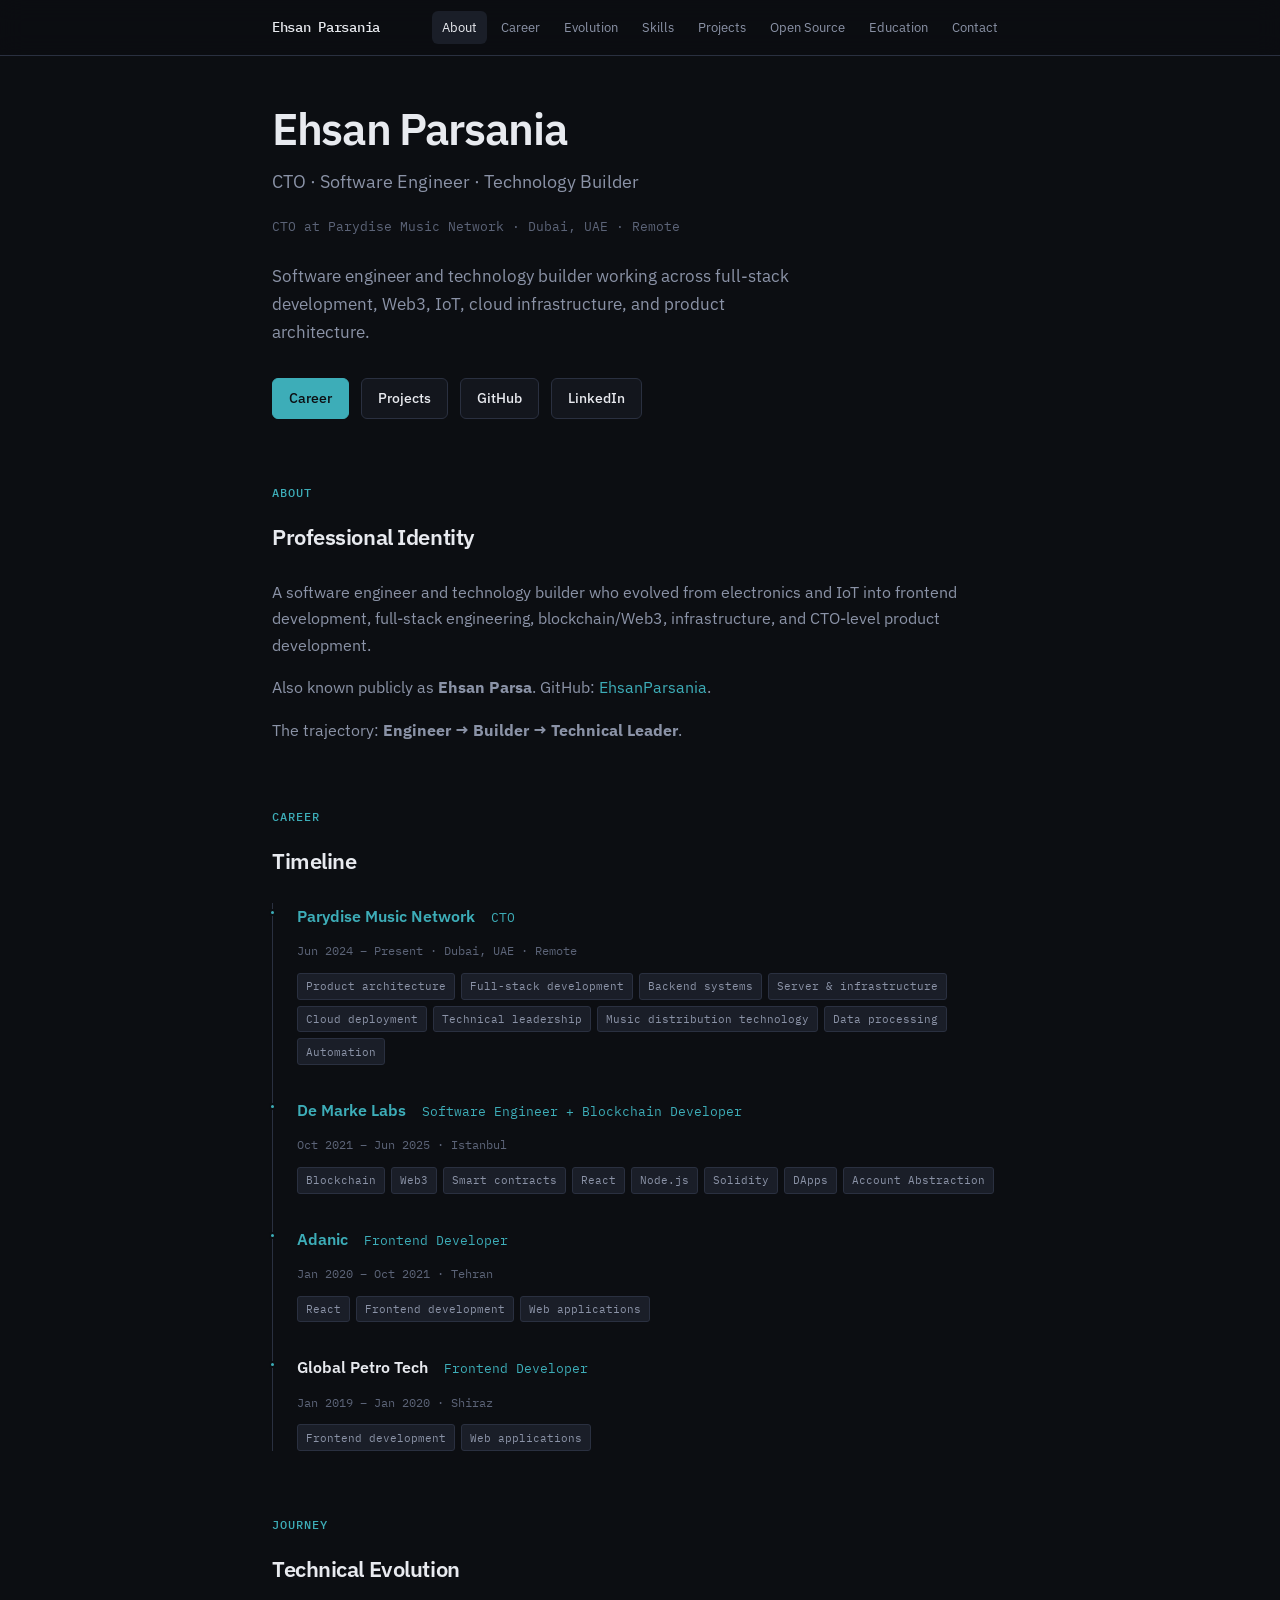
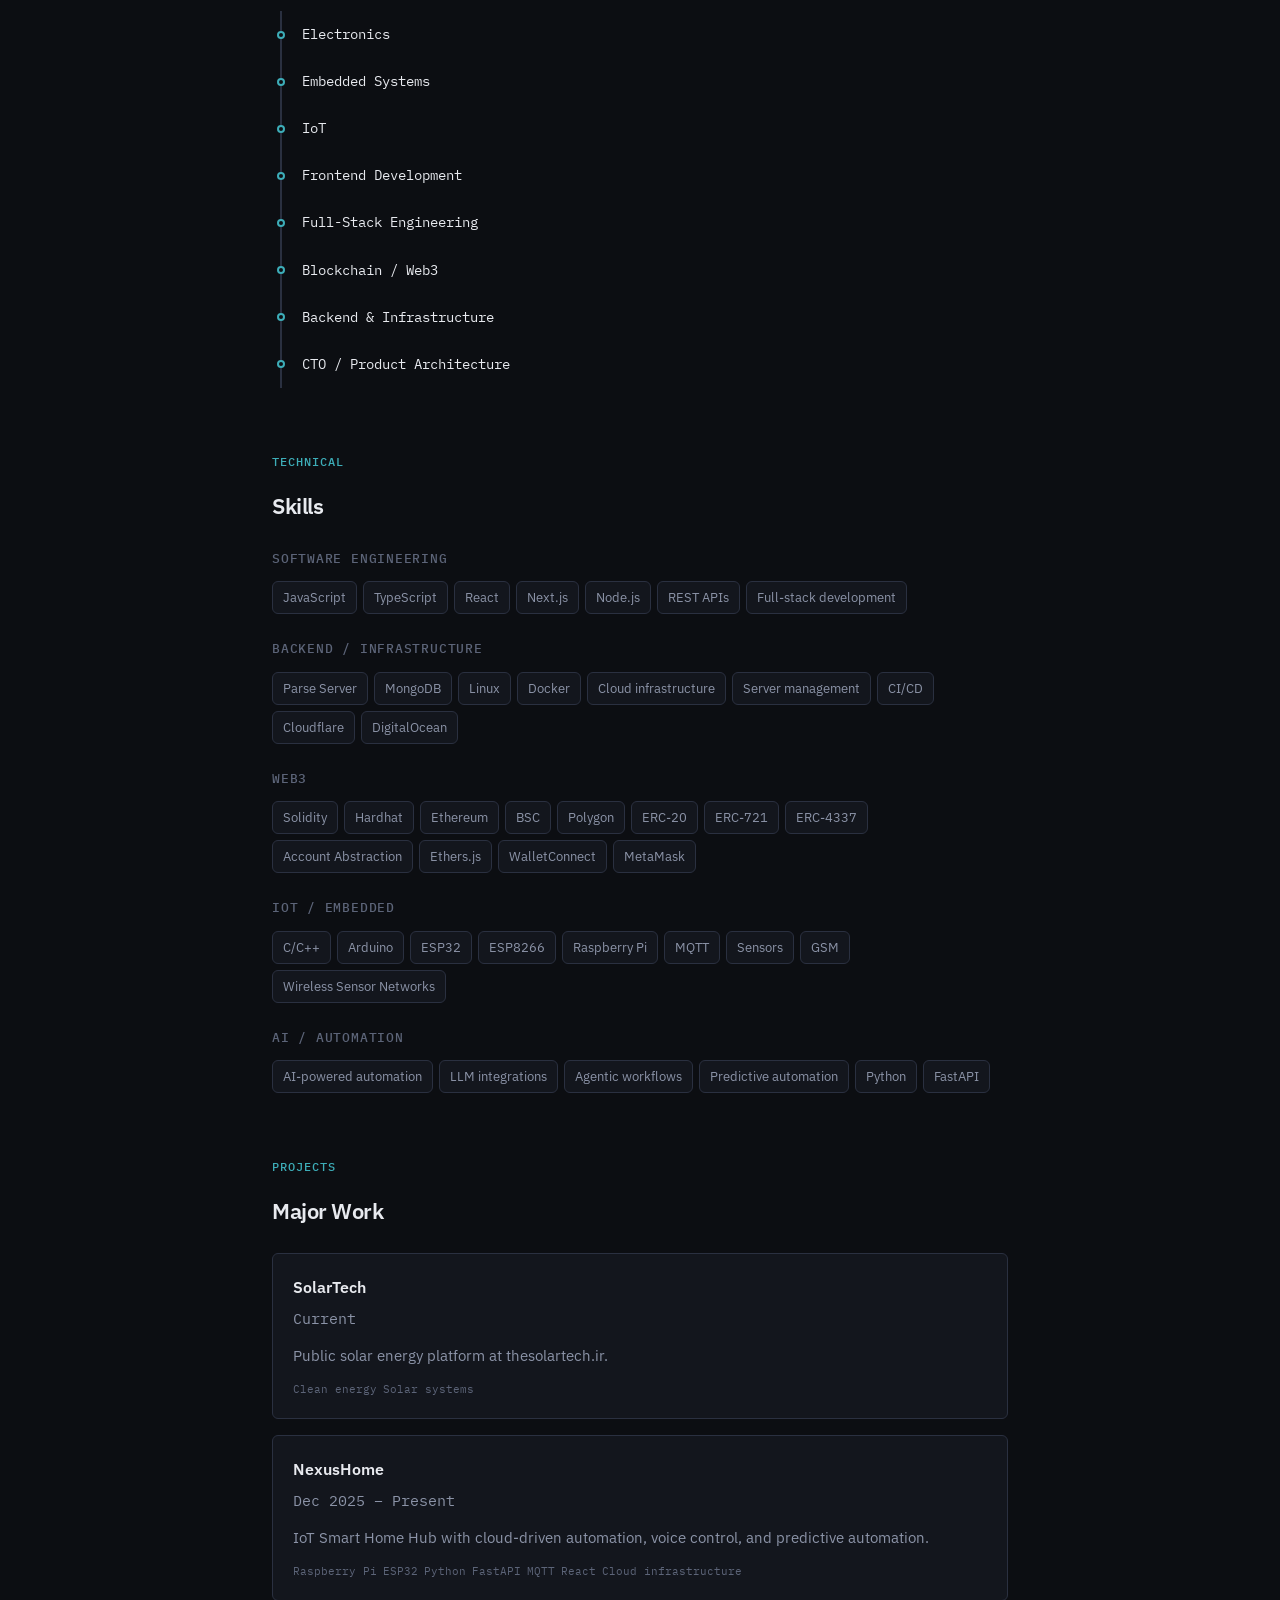
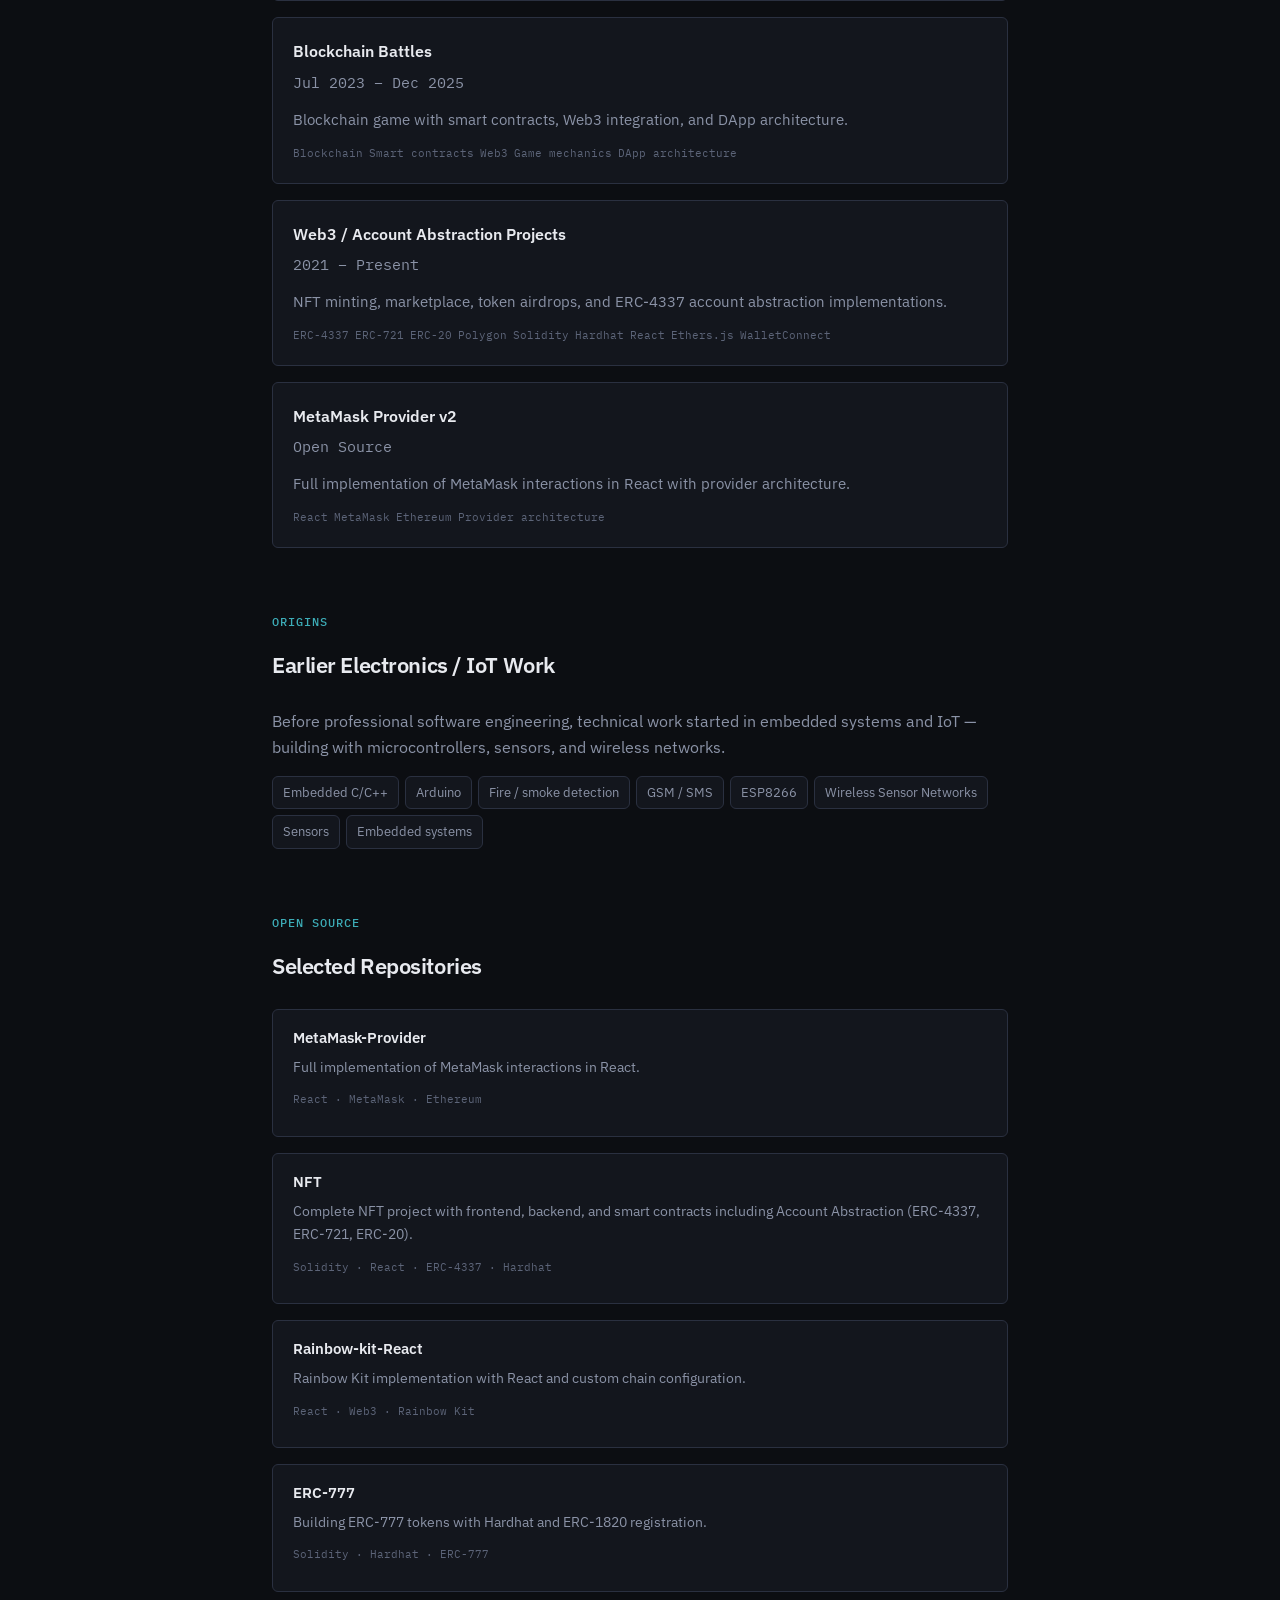
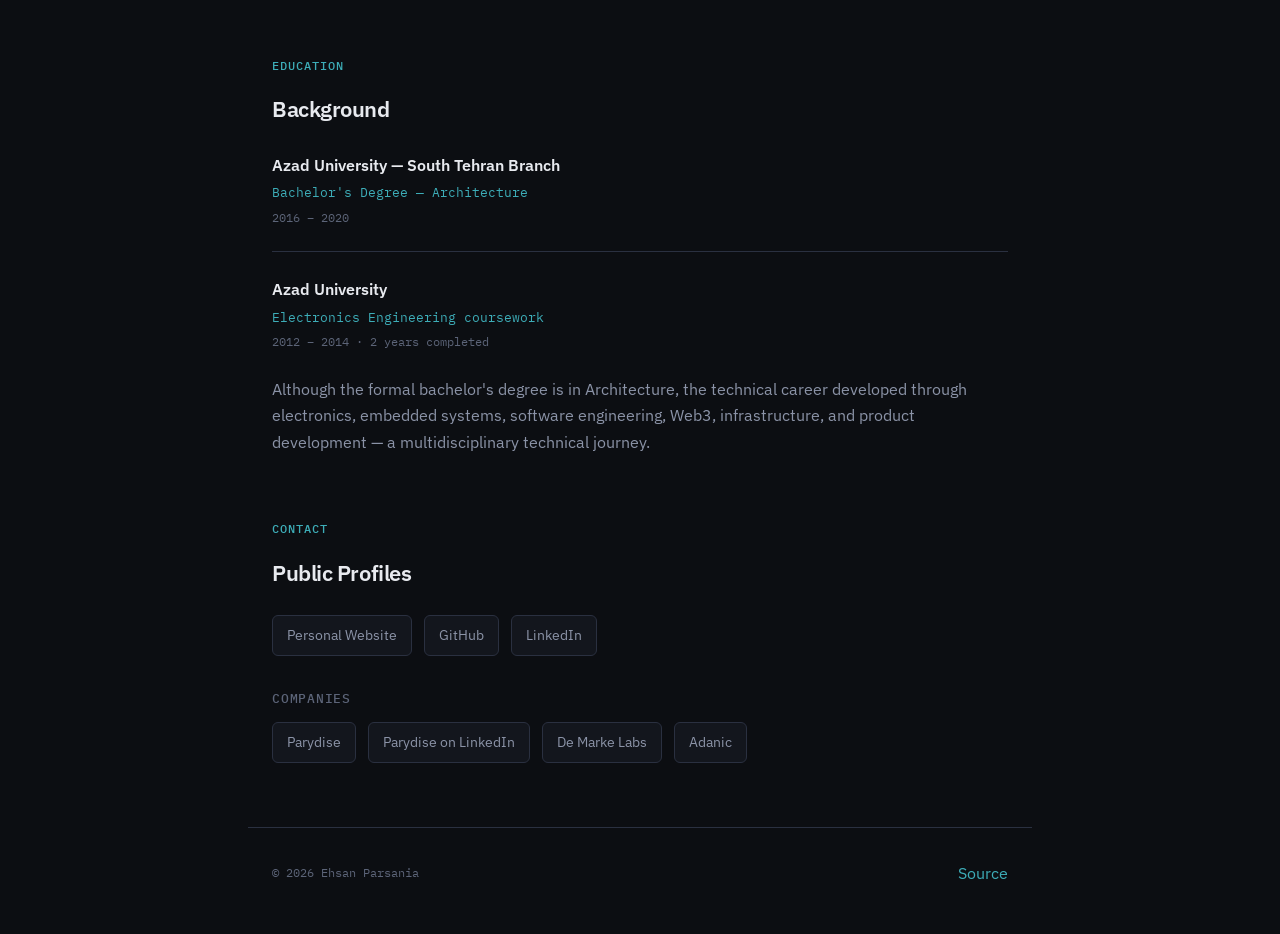
==== commit c97191da: "Update index.html" ====
--- a/index.html
+++ b/index.html
@@ -103,7 +103,7 @@
         <section class="hero" id="hero" aria-labelledby="hero-title">
             <h1 id="hero-title">Ehsan Parsania</h1>
             <p class="hero-tagline">CTO · Software Engineer · Technology Builder</p>
-            <p class="hero-role">CTO at Parydise Music Network · Türkiye / Remote</p>
+            <p class="hero-role">CTO at Parydise Music Network · Dubai, UAE · Remote</p>
             <p class="hero-intro">
                 Software engineer and technology builder working across full-stack development,
                 Web3, IoT, cloud infrastructure, and product architecture.
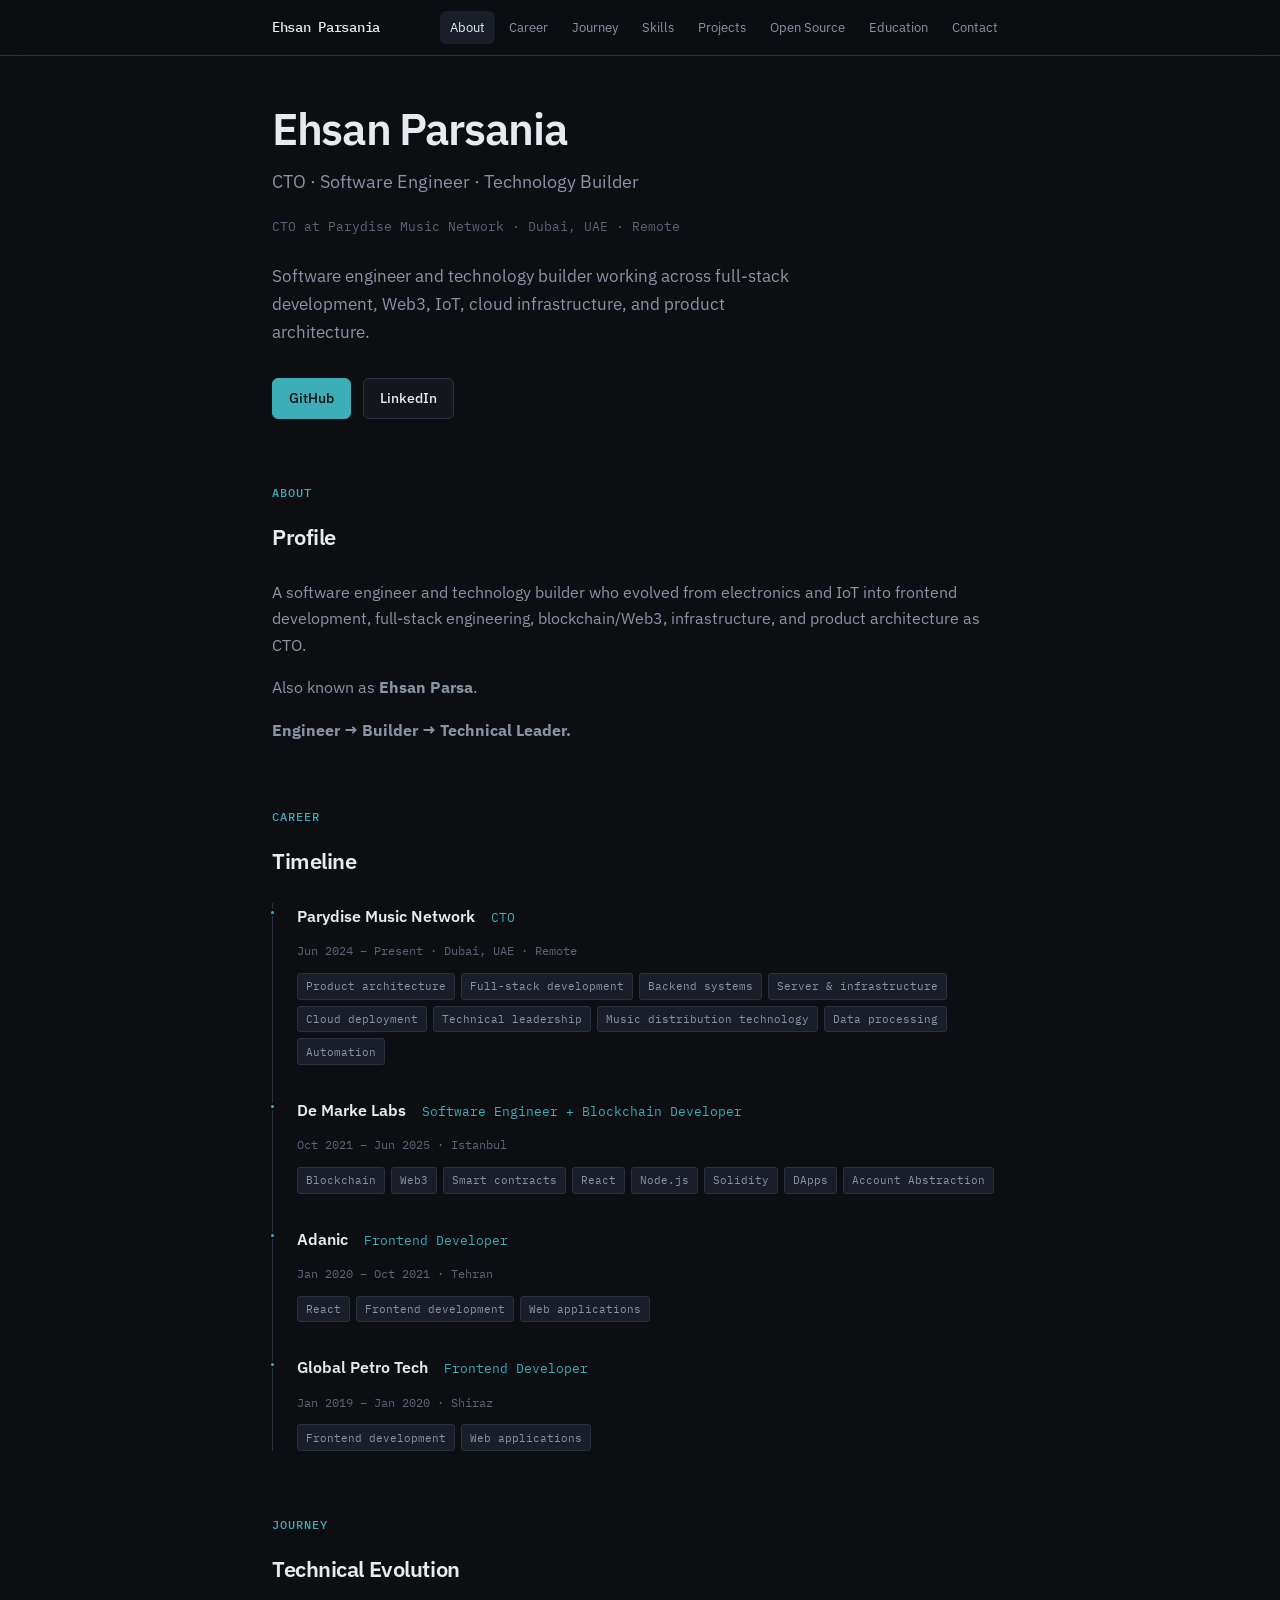
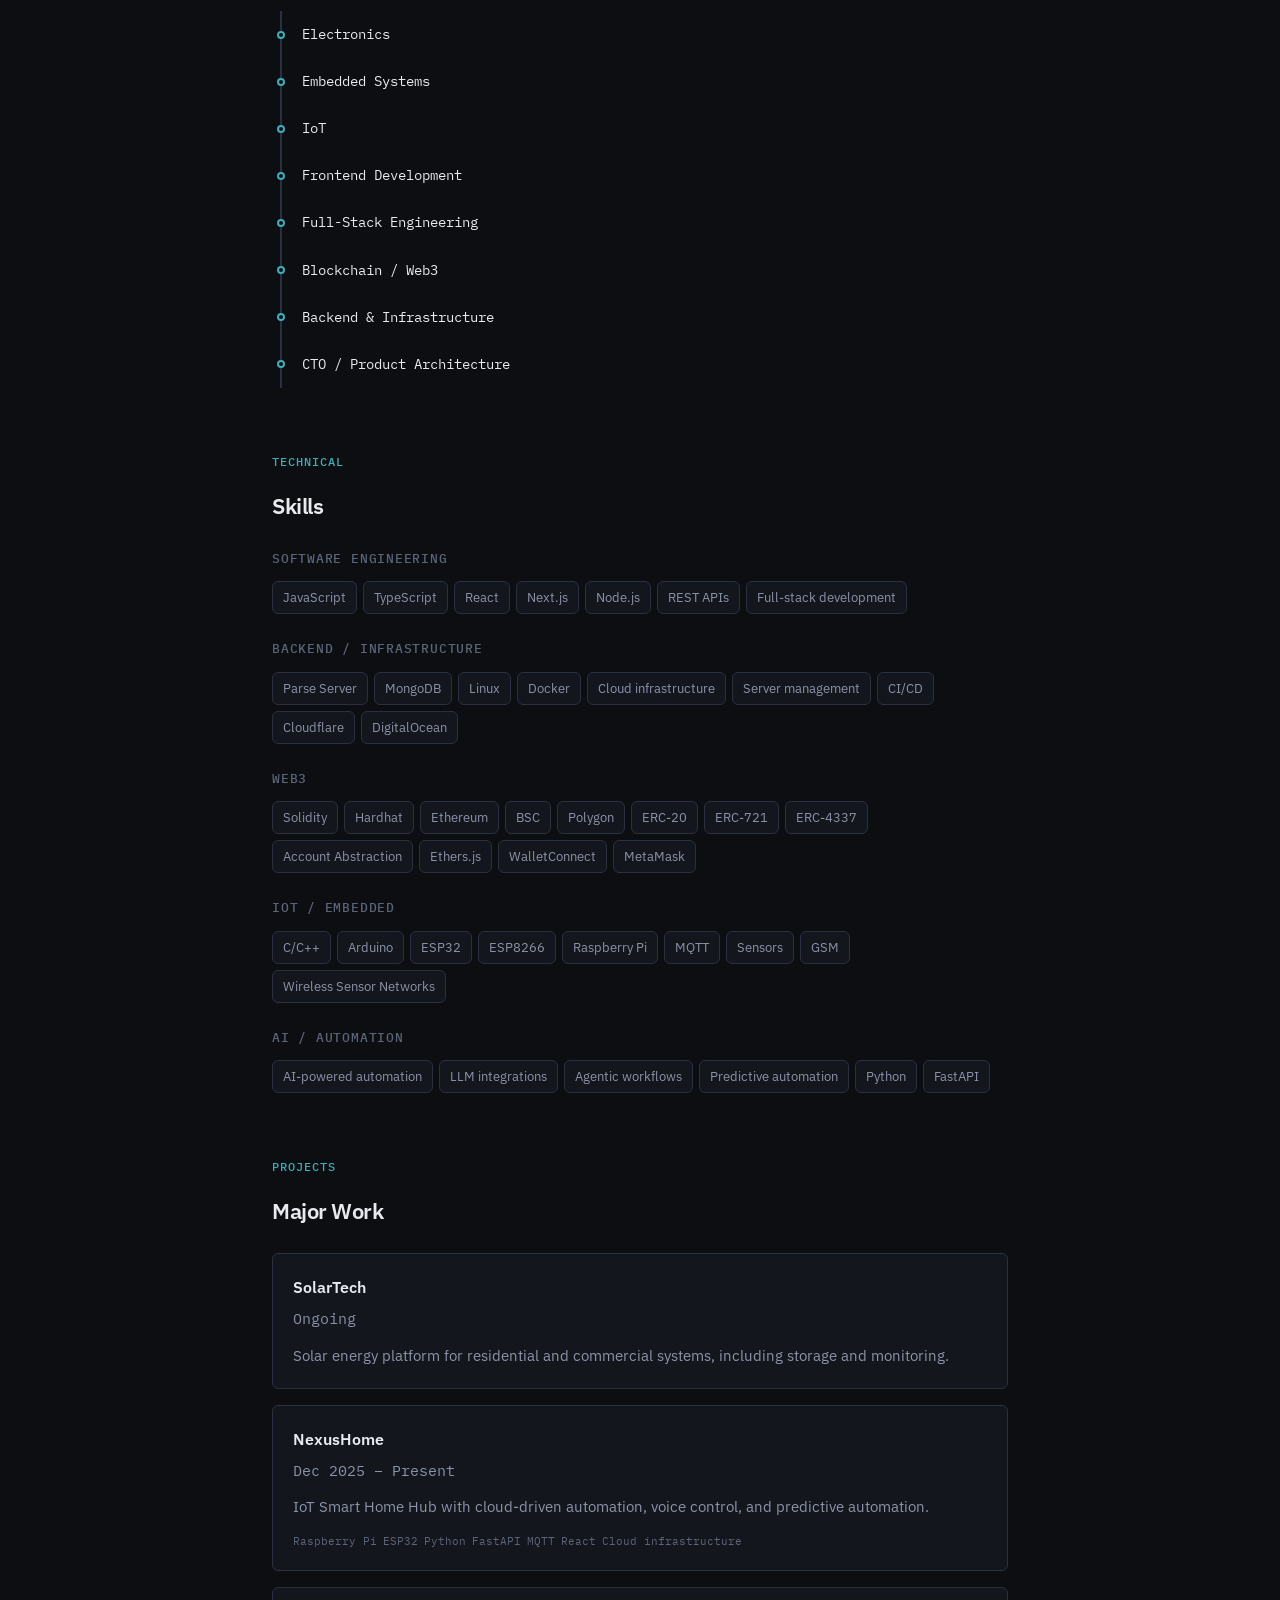
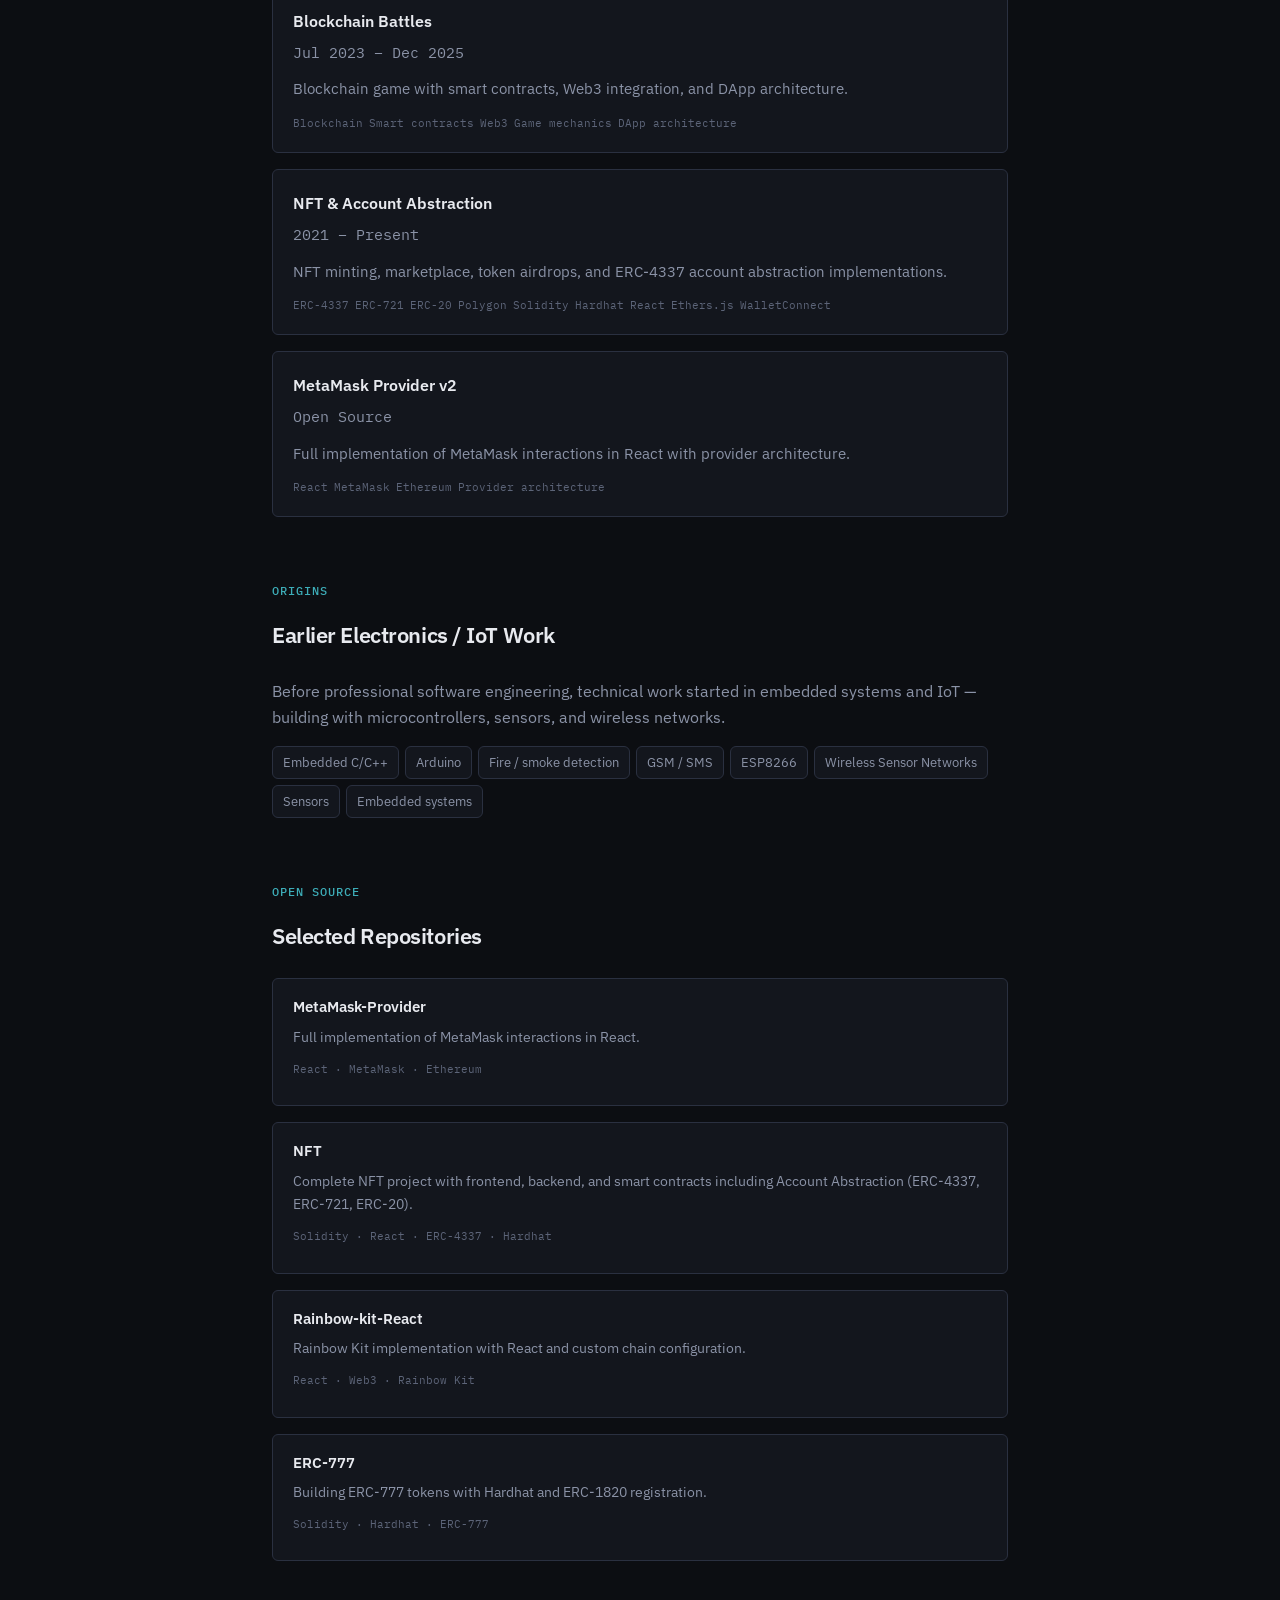
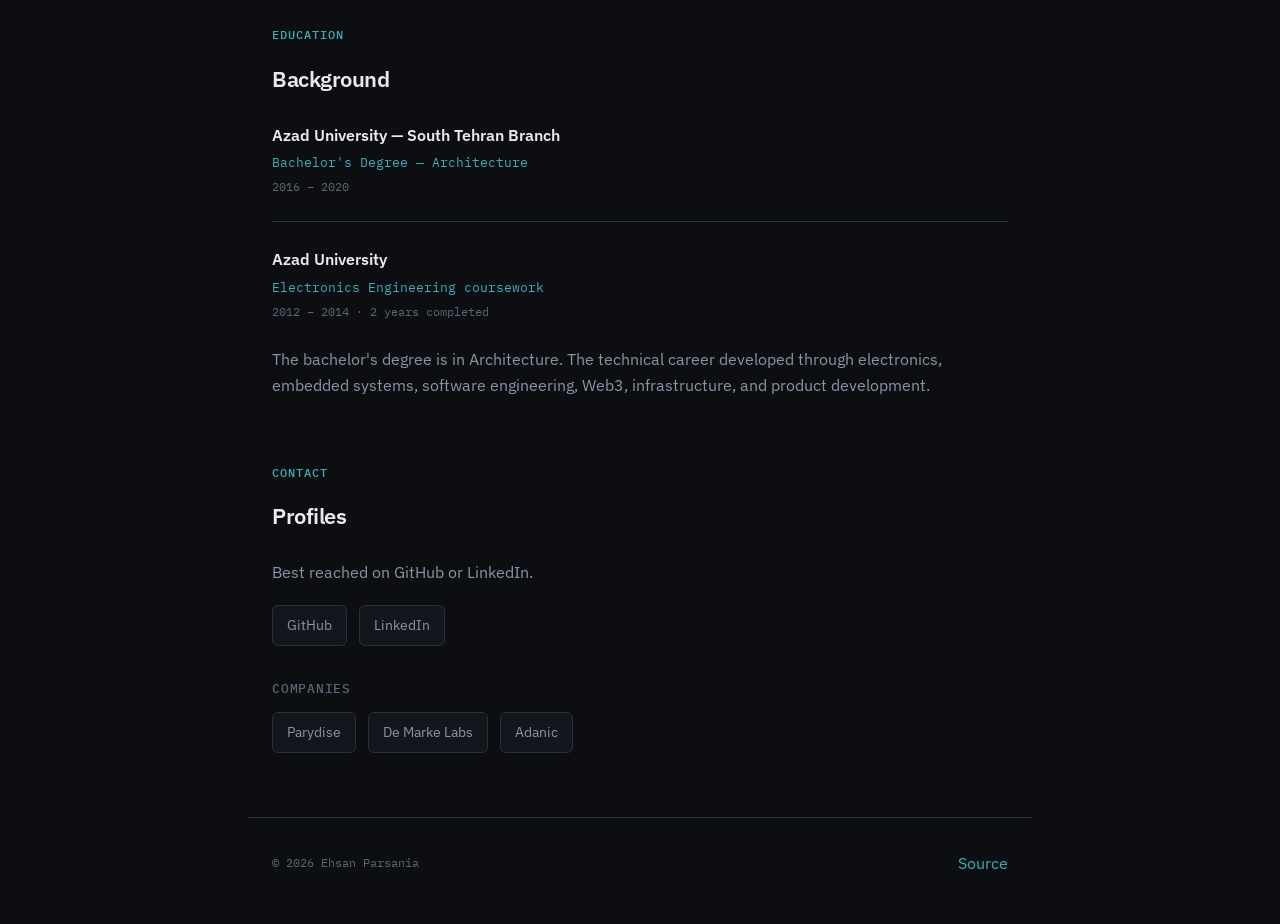
==== commit d32d5ff6: "update" ====
--- a/index.html
+++ b/index.html
@@ -88,7 +88,7 @@
                 <ul>
                     <li><a href="#about">About</a></li>
                     <li><a href="#career">Career</a></li>
-                    <li><a href="#evolution">Evolution</a></li>
+                    <li><a href="#evolution">Journey</a></li>
                     <li><a href="#technical">Skills</a></li>
                     <li><a href="#projects">Projects</a></li>
                     <li><a href="#open-source">Open Source</a></li>
@@ -109,28 +109,25 @@
                 Web3, IoT, cloud infrastructure, and product architecture.
             </p>
             <div class="hero-links">
-                <a href="#career" class="btn btn-primary">Career</a>
-                <a href="#projects" class="btn">Projects</a>
-                <a href="https://github.com/EhsanParsania" class="btn" rel="me noopener noreferrer" target="_blank">GitHub</a>
+                <a href="https://github.com/EhsanParsania" class="btn btn-primary" rel="me noopener noreferrer" target="_blank">GitHub</a>
                 <a href="https://www.linkedin.com/in/ehsan-parsa-1941b21bb/" class="btn" rel="me noopener noreferrer" target="_blank">LinkedIn</a>
             </div>
         </section>
 
         <section id="about" aria-labelledby="about-title">
             <p class="section-label">About</p>
-            <h2 class="section-title" id="about-title">Professional Identity</h2>
+            <h2 class="section-title" id="about-title">Profile</h2>
             <div class="prose">
                 <p>
                     A software engineer and technology builder who evolved from electronics and IoT
                     into frontend development, full-stack engineering, blockchain/Web3, infrastructure,
-                    and CTO-level product development.
+                    and product architecture as CTO.
                 </p>
                 <p>
-                    Also known publicly as <strong>Ehsan Parsa</strong>. GitHub:
-                    <a href="https://github.com/EhsanParsania" rel="me noopener noreferrer" target="_blank">EhsanParsania</a>.
+                    Also known as <strong>Ehsan Parsa</strong>.
                 </p>
                 <p>
-                    The trajectory: <strong>Engineer → Builder → Technical Leader</strong>.
+                    <strong>Engineer → Builder → Technical Leader.</strong>
                 </p>
             </div>
         </section>
@@ -296,12 +293,8 @@
             <div class="project-grid">
                 <article class="project-card">
                     <h3><a href="https://thesolartech.ir/fa/" rel="noopener noreferrer" target="_blank">SolarTech</a></h3>
-                    <p class="project-period">Current</p>
-                    <p>Public solar energy platform at thesolartech.ir.</p>
-                    <ul class="project-tech">
-                        <li>Clean energy</li>
-                        <li>Solar systems</li>
-                    </ul>
+                    <p class="project-period">Ongoing</p>
+                    <p>Solar energy platform for residential and commercial systems, including storage and monitoring.</p>
                     <!-- Confirm SolarTech role, dates, and technologies. -->
                 </article>
                 <article class="project-card">
@@ -319,7 +312,7 @@
                     </ul>
                 </article>
                 <article class="project-card">
-                    <h3>Blockchain Battles</h3>
+                    <h3><a href="https://github.com/Blockchain-Battles/Blockchain-Battles" rel="noopener noreferrer" target="_blank">Blockchain Battles</a></h3>
                     <p class="project-period">Jul 2023 – Dec 2025</p>
                     <p>Blockchain game with smart contracts, Web3 integration, and DApp architecture.</p>
                     <ul class="project-tech">
@@ -331,7 +324,7 @@
                     </ul>
                 </article>
                 <article class="project-card">
-                    <h3>Web3 / Account Abstraction Projects</h3>
+                    <h3><a href="https://github.com/EhsanParsania/NFT" rel="noopener noreferrer" target="_blank">NFT &amp; Account Abstraction</a></h3>
                     <p class="project-period">2021 – Present</p>
                     <p>NFT minting, marketplace, token airdrops, and ERC-4337 account abstraction implementations.</p>
                     <ul class="project-tech">
@@ -369,7 +362,7 @@
                     and IoT — building with microcontrollers, sensors, and wireless networks.
                 </p>
             </div>
-            <ul class="skill-tags" style="margin-top: 1rem;">
+            <ul class="skill-tags follow">
                 <li>Embedded C/C++</li>
                 <li>Arduino</li>
                 <li>Fire / smoke detection</li>
@@ -424,27 +417,26 @@
                     <p class="education-period">2012 – 2014 · 2 years completed</p>
                 </li>
             </ul>
-            <div class="prose" style="margin-top: 1.5rem;">
+            <div class="prose education-note">
                 <p>
-                    Although the formal bachelor's degree is in Architecture, the technical career developed
-                    through electronics, embedded systems, software engineering, Web3, infrastructure,
-                    and product development — a multidisciplinary technical journey.
+                    The bachelor's degree is in Architecture. The technical career developed through
+                    electronics, embedded systems, software engineering, Web3, infrastructure,
+                    and product development.
                 </p>
             </div>
         </section>
 
         <section id="contact" aria-labelledby="contact-title">
             <p class="section-label">Contact</p>
-            <h2 class="section-title" id="contact-title">Public Profiles</h2>
+            <h2 class="section-title" id="contact-title">Profiles</h2>
+            <p class="contact-lead">Best reached on GitHub or LinkedIn.</p>
             <ul class="profile-links">
-                <li><a href="https://ehsanparsania.github.io/" rel="me">Personal Website</a></li>
                 <li><a href="https://github.com/EhsanParsania" rel="me noopener noreferrer" target="_blank">GitHub</a></li>
                 <li><a href="https://www.linkedin.com/in/ehsan-parsa-1941b21bb/" rel="me noopener noreferrer" target="_blank">LinkedIn</a></li>
             </ul>
             <h3 class="subsection-title">Companies</h3>
             <ul class="profile-links">
                 <li><a href="https://parydise.io" rel="noopener noreferrer" target="_blank">Parydise</a></li>
-                <li><a href="https://www.linkedin.com/company/parydise-io" rel="noopener noreferrer" target="_blank">Parydise on LinkedIn</a></li>
                 <li><a href="https://www.linkedin.com/company/de-marke-labs" rel="noopener noreferrer" target="_blank">De Marke Labs</a></li>
                 <li><a href="https://www.linkedin.com/company/adanic" rel="noopener noreferrer" target="_blank">Adanic</a></li>
             </ul>
--- a/css/main.css
+++ b/css/main.css
@@ -76,6 +76,7 @@
     background: rgba(12, 14, 18, 0.85);
     backdrop-filter: blur(12px);
     border-bottom: 1px solid var(--border);
+    isolation: isolate;
 }
 
 .header-inner {
@@ -291,6 +292,16 @@
     font-weight: 600;
     color: var(--text);
     font-size: 1rem;
+}
+
+.timeline-company a {
+    color: inherit;
+    font-weight: inherit;
+}
+
+.timeline-company a:hover {
+    color: var(--accent);
+    opacity: 1;
 }
 
 .timeline-role {
@@ -398,6 +409,10 @@
     list-style: none;
 }
 
+.skill-tags.follow {
+    margin-top: 1rem;
+}
+
 .skill-tags li {
     font-size: 0.8125rem;
     padding: 0.3rem 0.625rem;
@@ -453,6 +468,10 @@
     margin: 0 0 0.75rem;
 }
 
+.project-card p:last-child {
+    margin-bottom: 0;
+}
+
 .project-tech {
     display: flex;
     flex-wrap: wrap;
@@ -529,6 +548,10 @@
     padding-bottom: 0;
 }
 
+.education-note {
+    margin-top: 1.5rem;
+}
+
 .education-item h3 {
     font-size: 1rem;
     font-weight: 600;
@@ -547,6 +570,11 @@
     font-size: 0.75rem;
     color: var(--text-dim);
     margin: 0;
+}
+
+.contact-lead {
+    color: var(--text-muted);
+    margin: 0 0 1.25rem;
 }
 
 .profile-links {
@@ -652,7 +680,7 @@
     margin-bottom: 0.375rem;
 }
 
-@media (max-width: 640px) {
+@media (max-width: 880px) {
     .nav-toggle {
         display: block;
     }
